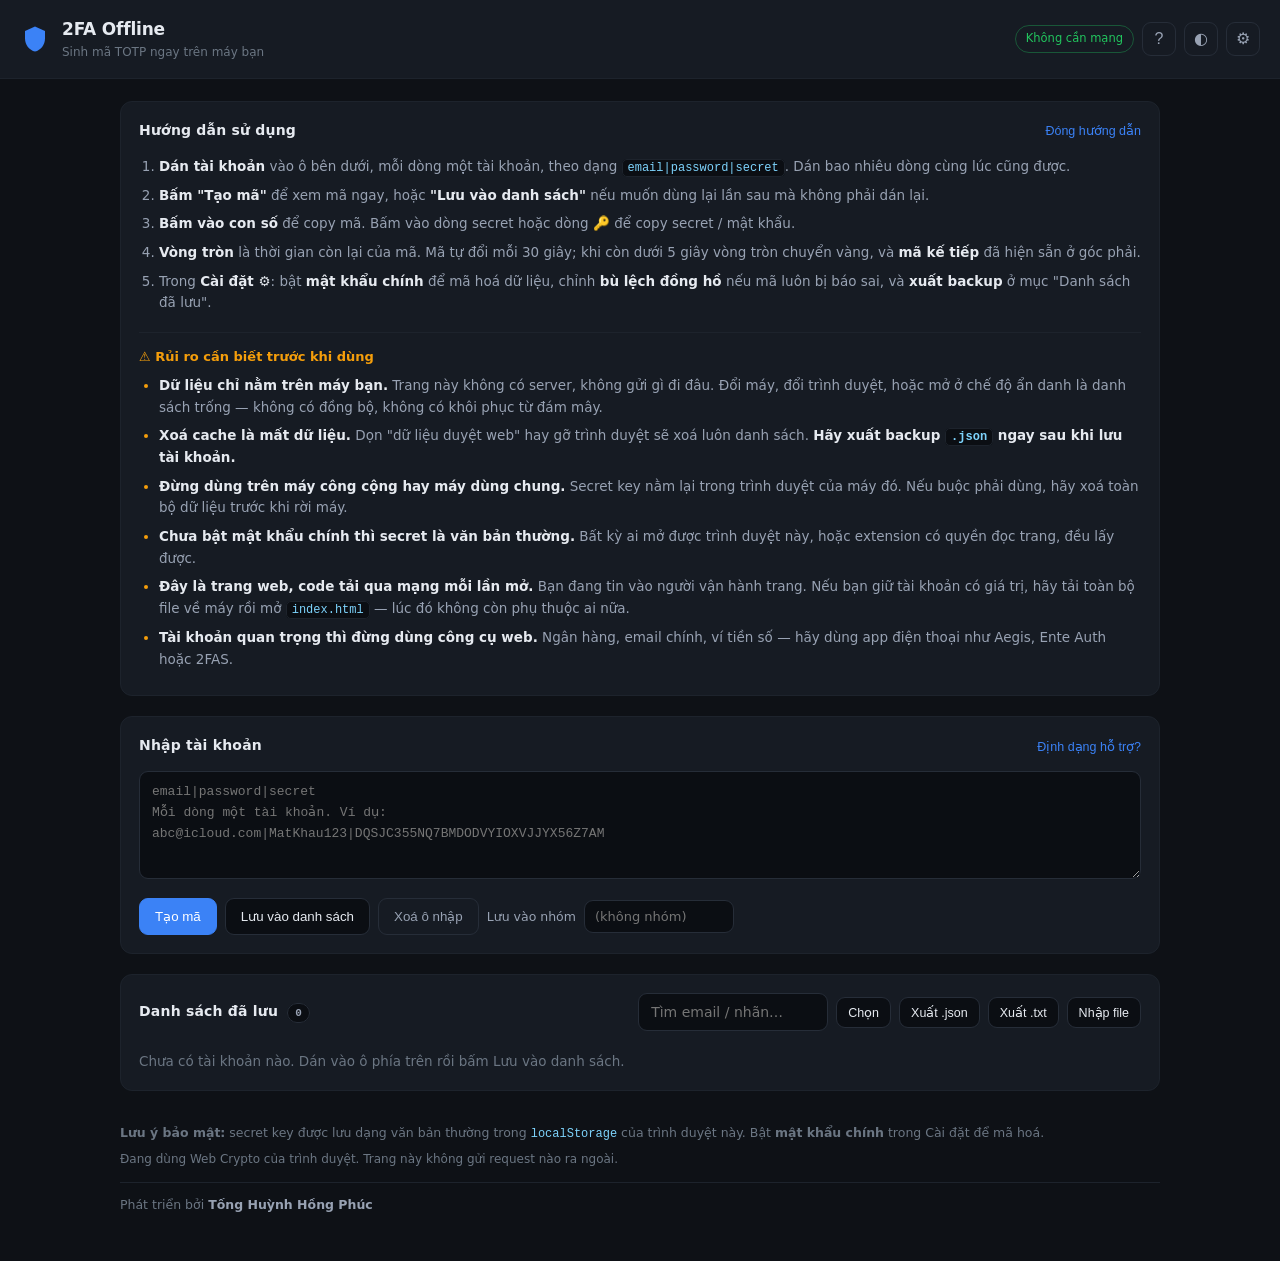
==== index.html @ d83cd0e9 "Bo sung phan day du cho chuc nang nhom Chon nhieu de thao tac hang loat: - Nut Chon bat che do chon;" ====
<!DOCTYPE html>
<html lang="vi" data-theme="dark">
<head>
<meta charset="utf-8">
<meta name="viewport" content="width=device-width, initial-scale=1, viewport-fit=cover">
<meta name="color-scheme" content="dark light">
<meta name="referrer" content="no-referrer">
<!-- connect-src 'none' khiến trang KHÔNG THỂ gửi request đi đâu, ở mức trình duyệt
     cưỡng chế. Người dùng tự kiểm chứng được bằng DevTools thay vì phải tin lời hứa.
     Đặt ở <meta> nên chỉ áp cho document, không áp cho sw.js (service worker cần
     fetch để cache offline). -->
<meta http-equiv="Content-Security-Policy" content="default-src 'none'; script-src 'self'; style-src 'self'; img-src 'self'; manifest-src 'self'; worker-src 'self'; connect-src 'none'; base-uri 'none'; form-action 'none'">
<title>2FA Offline — Tạo mã xác thực tại máy</title>
<link rel="manifest" href="manifest.webmanifest">
<link rel="icon" href="icons/icon.svg" type="image/svg+xml">
<link rel="stylesheet" href="css/style.css">
</head>
<body>

<header class="topbar">
  <div class="brand">
    <svg class="brand-mark" viewBox="0 0 24 24" aria-hidden="true">
      <path d="M12 2 4 5.5v6c0 5 3.4 9.4 8 10.5 4.6-1.1 8-5.5 8-10.5v-6L12 2z"/>
    </svg>
    <div>
      <h1>2FA Offline</h1>
      <p class="brand-sub">Sinh mã TOTP ngay trên máy bạn</p>
    </div>
  </div>
  <div class="topbar-actions">
    <span class="pill pill-ok" id="netBadge" title="Trang không gửi bất kỳ dữ liệu nào ra ngoài">Không cần mạng</span>
    <button class="icon-btn" id="btnLock" type="button" title="Khoá ngay" aria-label="Khoá ngay" hidden>🔒</button>
    <button class="icon-btn" id="btnGuide" type="button" title="Hướng dẫn sử dụng"
            aria-label="Hướng dẫn sử dụng" aria-expanded="false" aria-controls="guide">?</button>
    <button class="icon-btn" id="btnTheme" type="button" title="Đổi giao diện sáng/tối" aria-label="Đổi giao diện">◐</button>
    <button class="icon-btn" id="btnSettings" type="button" title="Cài đặt" aria-label="Cài đặt">⚙</button>
  </div>
</header>

<main>
  <!-- ============ Hướng dẫn sử dụng ============ -->
  <section class="card panel guide" id="guide">
    <div class="panel-head">
      <h2>Hướng dẫn sử dụng</h2>
      <button class="link-btn" id="btnGuideClose" type="button">Đóng hướng dẫn</button>
    </div>

    <ol class="guide-steps">
      <li><b>Dán tài khoản</b> vào ô bên dưới, mỗi dòng một tài khoản, theo dạng
        <code>email|password|secret</code>. Dán bao nhiêu dòng cùng lúc cũng được.</li>
      <li><b>Bấm "Tạo mã"</b> để xem mã ngay, hoặc <b>"Lưu vào danh sách"</b> nếu muốn
        dùng lại lần sau mà không phải dán lại.</li>
      <li><b>Bấm vào con số</b> để copy mã. Bấm vào dòng secret hoặc dòng 🔑 để copy
        secret / mật khẩu.</li>
      <li><b>Vòng tròn</b> là thời gian còn lại của mã. Mã tự đổi mỗi 30 giây; khi còn
        dưới 5 giây vòng tròn chuyển vàng, và <b>mã kế tiếp</b> đã hiện sẵn ở góc phải.</li>
      <li>Trong <b>Cài đặt ⚙</b>: bật <b>mật khẩu chính</b> để mã hoá dữ liệu, chỉnh
        <b>bù lệch đồng hồ</b> nếu mã luôn bị báo sai, và <b>xuất backup</b> ở mục
        "Danh sách đã lưu".</li>
    </ol>

    <h3 class="guide-risk-title">⚠ Rủi ro cần biết trước khi dùng</h3>
    <ul class="guide-risks">
      <li><b>Dữ liệu chỉ nằm trên máy bạn.</b> Trang này không có server, không gửi
        gì đi đâu. Đổi máy, đổi trình duyệt, hoặc mở ở chế độ ẩn danh là danh sách
        trống — không có đồng bộ, không có khôi phục từ đám mây.</li>
      <li><b>Xoá cache là mất dữ liệu.</b> Dọn "dữ liệu duyệt web" hay gỡ trình duyệt
        sẽ xoá luôn danh sách. <b>Hãy xuất backup <code>.json</code> ngay sau khi lưu
        tài khoản.</b></li>
      <li><b>Đừng dùng trên máy công cộng hay máy dùng chung.</b> Secret key nằm lại
        trong trình duyệt của máy đó. Nếu buộc phải dùng, hãy xoá toàn bộ dữ liệu
        trước khi rời máy.</li>
      <li><b>Chưa bật mật khẩu chính thì secret là văn bản thường.</b> Bất kỳ ai mở
        được trình duyệt này, hoặc extension có quyền đọc trang, đều lấy được.</li>
      <li><b>Đây là trang web, code tải qua mạng mỗi lần mở.</b> Bạn đang tin vào
        người vận hành trang. Nếu bạn giữ tài khoản có giá trị, hãy tải toàn bộ file
        về máy rồi mở <code>index.html</code> — lúc đó không còn phụ thuộc ai nữa.</li>
      <li><b>Tài khoản quan trọng thì đừng dùng công cụ web.</b> Ngân hàng, email
        chính, ví tiền số — hãy dùng app điện thoại như Aegis, Ente Auth hoặc 2FAS.</li>
    </ul>
  </section>

  <!-- ============ Ô nhập nhanh ============ -->
  <section class="card panel">
    <div class="panel-head">
      <h2>Nhập tài khoản</h2>
      <button class="link-btn" id="btnFormatHelp" type="button">Định dạng hỗ trợ?</button>
    </div>

    <textarea id="input" spellcheck="false" autocapitalize="off" autocorrect="off"
      placeholder="email|password|secret&#10;Mỗi dòng một tài khoản. Ví dụ:&#10;abc@icloud.com|MatKhau123|DQSJC355NQ7BMDODVYIOXVJJYX56Z7AM"></textarea>

    <div id="formatHelp" class="help" hidden>
      <ul>
        <li><code>email|password|secret</code> — dạng bạn đang dùng (password chứa ký tự <code>|</code> vẫn nhận đúng)</li>
        <li><code>email|secret</code></li>
        <li><code>secret</code> — chỉ mỗi Base32 key</li>
        <li><code>otpauth://totp/...</code> — URI chuẩn, tự đọc digits/period/algorithm</li>
      </ul>
    </div>

    <div class="row-actions">
      <button class="btn btn-primary" id="btnGenerate" type="button">Tạo mã</button>
      <button class="btn" id="btnSaveAll" type="button">Lưu vào danh sách</button>
      <button class="btn btn-ghost" id="btnClearInput" type="button">Xoá ô nhập</button>
      <label class="inline-field">Lưu vào nhóm
        <input type="text" id="saveGroup" list="groupList" autocomplete="off"
               placeholder="(không nhóm)" maxlength="40">
      </label>
    </div>

    <datalist id="groupList"></datalist>

    <div id="parseErrors" class="errors" hidden></div>
    <div id="quickList" class="grid"></div>
  </section>

  <!-- ============ Danh sách đã lưu ============ -->
  <section class="card panel">
    <div class="panel-head">
      <h2>Danh sách đã lưu <span class="count" id="vaultCount">0</span></h2>
      <div class="panel-tools">
        <input type="search" id="search" placeholder="Tìm email / nhãn…" autocomplete="off">
        <button class="btn btn-sm" id="btnSelectMode" type="button">Chọn</button>
        <button class="btn btn-sm" id="btnExportJson" type="button">Xuất .json</button>
        <button class="btn btn-sm" id="btnExportTxt" type="button">Xuất .txt</button>
        <button class="btn btn-sm" id="btnImport" type="button">Nhập file</button>
        <input type="file" id="fileImport" accept=".json,.txt,.csv,text/plain,application/json" hidden>
      </div>
    </div>

    <div id="groupBar" class="group-bar" hidden></div>

    <div id="groupActions" class="group-actions" hidden>
      <span>Nhóm <b id="gaName"></b></span>
      <button class="btn btn-sm" id="btnGroupRename" type="button">Đổi tên nhóm</button>
      <button class="btn btn-sm btn-danger" id="btnGroupDelete" type="button">Xoá nhóm</button>
    </div>

    <div id="bulkBar" class="bulk-bar" hidden>
      <span class="bulk-count">Đã chọn <b id="bulkCount">0</b></span>
      <input type="text" id="bulkGroup" list="groupList" placeholder="Tên nhóm…"
             maxlength="40" autocomplete="off">
      <button class="btn btn-sm btn-primary" id="btnBulkAssign" type="button">Gán vào nhóm</button>
      <button class="btn btn-sm" id="btnBulkUngroup" type="button">Bỏ khỏi nhóm</button>
      <button class="btn btn-sm" id="btnBulkSelectAll" type="button">Chọn hết đang hiện</button>
      <button class="btn btn-sm" id="btnBulkClear" type="button">Bỏ chọn</button>
      <button class="btn btn-sm btn-danger" id="btnBulkDelete" type="button">Xoá đã chọn</button>
    </div>

    <div id="vaultList" class="grid"></div>
    <p class="empty" id="vaultEmpty">Chưa có tài khoản nào. Dán vào ô phía trên rồi bấm <b>Lưu vào danh sách</b>.</p>
  </section>
</main>

<footer class="foot">
  <p id="footSecurity"></p>
  <p class="crypto-note" id="cryptoNote"></p>
  <p class="credit">Phát triển bởi <b>Tống Huỳnh Hồng Phúc</b></p>
</footer>

<!-- ============ Màn khoá ============ -->
<div id="lockScreen" class="lock" hidden>
  <div class="lock-box">
    <svg class="lock-icon" viewBox="0 0 24 24" aria-hidden="true">
      <path d="M12 2 4 5.5v6c0 5 3.4 9.4 8 10.5 4.6-1.1 8-5.5 8-10.5v-6L12 2z"/>
    </svg>
    <h2>Danh sách đang khoá</h2>
    <p class="lock-sub">Nhập mật khẩu chính để giải mã.</p>
    <form id="lockForm" autocomplete="off">
      <input type="password" id="lockPw" placeholder="Mật khẩu chính" autocomplete="current-password">
      <p class="dlg-error" id="lockErr" hidden></p>
      <button class="btn btn-primary" id="btnUnlock" type="submit">Mở khoá</button>
    </form>
    <button class="link-btn" id="btnForgot" type="button">Quên mật khẩu?</button>
    <button class="link-btn link-danger" id="btnLockWipe" type="button">
      Xoá toàn bộ dữ liệu và bắt đầu lại
    </button>
  </div>
</div>

<!-- ============ Dialog: sửa tài khoản ============ -->
<dialog id="editDialog" class="dlg">
  <form method="dialog" id="editForm">
    <h3 id="editTitle">Sửa tài khoản</h3>
    <label>Email / nhãn
      <input type="text" id="fLabel" autocomplete="off" required>
    </label>
    <label>Mật khẩu <span class="muted">(không bắt buộc)</span>
      <input type="text" id="fPassword" autocomplete="off">
    </label>
    <label>Secret key (Base32)
      <input type="text" id="fSecret" autocomplete="off" spellcheck="false" required>
    </label>
    <label>Nhóm <span class="muted">(để trống = chưa phân nhóm)</span>
      <input type="text" id="fGroup" list="groupList" autocomplete="off" maxlength="40">
    </label>
    <label>Ghi chú <span class="muted">(không bắt buộc)</span>
      <input type="text" id="fNote" autocomplete="off">
    </label>
    <div class="field-row">
      <label>Số chữ số
        <select id="fDigits"><option>6</option><option>7</option><option>8</option></select>
      </label>
      <label>Chu kỳ (giây)
        <input type="number" id="fPeriod" min="10" max="300" step="1">
      </label>
      <label>Thuật toán
        <select id="fAlgorithm">
          <option value="SHA-1">SHA-1</option>
          <option value="SHA-256">SHA-256</option>
          <option value="SHA-512">SHA-512</option>
        </select>
      </label>
    </div>
    <p class="dlg-error" id="editError" hidden></p>
    <div class="dlg-actions">
      <button class="btn btn-ghost" value="cancel" type="submit">Huỷ</button>
      <button class="btn btn-primary" id="btnEditSave" value="save" type="submit">Lưu</button>
    </div>
  </form>
</dialog>

<!-- ============ Dialog: đặt mật khẩu chính ============ -->
<dialog id="pwDialog" class="dlg">
  <form id="pwForm" autocomplete="off">
    <h3 id="pwTitle">Đặt mật khẩu chính</h3>
    <p class="muted small" id="pwIntro"></p>
    <label>Mật khẩu mới
      <input type="password" id="pwNew" autocomplete="new-password">
    </label>
    <label>Nhập lại
      <input type="password" id="pwConfirm" autocomplete="new-password">
    </label>
    <p class="warn-box">Không có cách khôi phục. Quên mật khẩu là mất toàn bộ danh sách —
      hãy xuất backup trước khi bật.</p>
    <p class="dlg-error" id="pwError" hidden></p>
    <div class="dlg-actions">
      <button class="btn btn-ghost" type="button" id="btnPwCancel">Huỷ</button>
      <button class="btn btn-primary" id="btnPwOk" type="submit">Xác nhận</button>
    </div>
  </form>
</dialog>

<!-- ============ Dialog: cài đặt ============ -->
<dialog id="settingsDialog" class="dlg">
  <form method="dialog">
    <h3>Cài đặt</h3>

    <label class="check">
      <input type="checkbox" id="sReveal"> Hiện secret key trong danh sách
    </label>
    <label class="check">
      <input type="checkbox" id="sShowPw"> Hiện mật khẩu trong danh sách
    </label>

    <label>Bù lệch đồng hồ (giây)
      <input type="number" id="sOffset" step="1" value="0">
    </label>
    <p class="muted small">Máy offline hay bị lệch giờ. Nếu mã luôn sai, chỉnh số này (+ hoặc −) rồi thử lại.
      Đồng hồ hiện tại: <span id="clockNow">—</span></p>

    <div class="sec-block">
      <h4>Mật khẩu chính</h4>
      <p class="muted small" id="encStatus">—</p>
      <div class="row-actions">
        <button class="btn btn-sm" id="btnEncEnable" type="button">Bật mã hoá</button>
        <button class="btn btn-sm" id="btnEncChange" type="button">Đổi mật khẩu</button>
        <button class="btn btn-sm btn-danger" id="btnEncDisable" type="button">Tắt mã hoá</button>
      </div>
      <label>Tự khoá sau
        <select id="sAutoLock">
          <option value="0">Không tự khoá</option>
          <option value="1">1 phút không dùng</option>
          <option value="5">5 phút không dùng</option>
          <option value="15">15 phút không dùng</option>
          <option value="60">60 phút không dùng</option>
        </select>
      </label>
    </div>

    <div class="danger-zone">
      <button class="btn btn-danger btn-sm" id="btnWipe" type="button">Xoá toàn bộ dữ liệu</button>
    </div>

    <div class="dlg-actions">
      <button class="btn btn-primary" value="close" type="submit">Đóng</button>
    </div>
  </form>
</dialog>

<div id="toast" class="toast" role="status" aria-live="polite"></div>
<div id="busy" class="busy" hidden><div class="busy-box"><span class="spinner"></span><span id="busyText">Đang xử lý…</span></div></div>

<script src="js/base32.js"></script>
<script src="js/sha.js"></script>
<script src="js/totp.js"></script>
<script src="js/parser.js"></script>
<script src="js/crypto.js"></script>
<script src="js/storage.js"></script>
<script src="js/app.js"></script>
</body>
</html>
---- css/style.css ----
/* ---------- Tokens ---------- */
:root {
  --bg: #0e1116;
  --bg-elev: #161b23;
  --bg-input: #0b0e13;
  --border: #262d38;
  --border-soft: #1d232c;
  --text: #e6eaf0;
  --text-dim: #98a2b3;
  --text-mute: #6b7683;
  --accent: #3b82f6;
  --accent-hover: #2f6fdd;
  --ok: #22c55e;
  --warn: #f59e0b;
  --danger: #ef4444;
  --code: #7dd3fc;
  --radius: 12px;
  --mono: ui-monospace, "SF Mono", "Cascadia Mono", Consolas, "Liberation Mono", monospace;
}

[data-theme="light"] {
  --bg: #f4f6f9;
  --bg-elev: #ffffff;
  --bg-input: #f8fafc;
  --border: #dde3ec;
  --border-soft: #e9edf3;
  --text: #131920;
  --text-dim: #55606f;
  --text-mute: #8a95a3;
  --accent: #2563eb;
  --accent-hover: #1d4ed8;
  --code: #0369a1;
}

* { box-sizing: border-box; }

/* Quy tắc [hidden] của trình duyệt là UA style, nên BẤT KỲ khai báo display nào
   ta viết (display:flex trên .acct, display:grid trên .icon-btn…) đều thắng nó và
   làm thuộc tính hidden mất tác dụng. Đặt một lần ở đây để không phải nhớ thêm
   .foo[hidden] mỗi lần tạo component mới. */
[hidden] { display: none !important; }

html, body { margin: 0; padding: 0; }

body {
  background: var(--bg);
  color: var(--text);
  font: 15px/1.55 system-ui, -apple-system, "Segoe UI", Roboto, "Helvetica Neue", sans-serif;
  -webkit-font-smoothing: antialiased;
  padding-bottom: 40px;
}

/* ---------- Topbar ---------- */
.topbar {
  display: flex;
  align-items: center;
  justify-content: space-between;
  gap: 16px;
  flex-wrap: wrap;
  padding: 16px 20px;
  border-bottom: 1px solid var(--border-soft);
  background: var(--bg-elev);
  position: sticky;
  top: 0;
  z-index: 20;
}

.brand { display: flex; align-items: center; gap: 12px; }
.brand-mark { width: 30px; height: 30px; fill: var(--accent); flex: none; }
.brand h1 { font-size: 17px; margin: 0; letter-spacing: -0.2px; }
.brand-sub { margin: 1px 0 0; font-size: 12px; color: var(--text-mute); }

.topbar-actions { display: flex; align-items: center; gap: 8px; }

.pill {
  font-size: 11.5px;
  padding: 4px 10px;
  border-radius: 999px;
  border: 1px solid var(--border);
  color: var(--text-dim);
  white-space: nowrap;
}
.pill-ok { color: var(--ok); border-color: color-mix(in srgb, var(--ok) 35%, transparent); }
.pill-warn { color: var(--warn); border-color: color-mix(in srgb, var(--warn) 40%, transparent); }

.icon-btn {
  width: 34px; height: 34px;
  display: grid; place-items: center;
  font-size: 16px;
  border-radius: 9px;
  border: 1px solid var(--border);
  background: transparent;
  color: var(--text-dim);
  cursor: pointer;
}
.icon-btn:hover { background: var(--bg-input); color: var(--text); }

/* ---------- Layout ---------- */
main {
  max-width: 1080px;
  margin: 0 auto;
  padding: 22px 20px;
  display: flex;
  flex-direction: column;
  gap: 20px;
}

.card {
  background: var(--bg-elev);
  border: 1px solid var(--border-soft);
  border-radius: var(--radius);
}
.panel { padding: 18px; }

.panel-head {
  display: flex;
  align-items: center;
  justify-content: space-between;
  gap: 12px;
  flex-wrap: wrap;
  margin-bottom: 14px;
}
.panel-head h2 { font-size: 14px; margin: 0; font-weight: 600; letter-spacing: 0.2px; }
.count {
  font: 600 11px/1 var(--mono);
  background: var(--bg-input);
  border: 1px solid var(--border);
  color: var(--text-dim);
  padding: 3px 7px;
  border-radius: 999px;
  margin-left: 4px;
}
.panel-tools { display: flex; gap: 8px; flex-wrap: wrap; align-items: center; }

/* ---------- Inputs ---------- */
textarea, input[type="text"], input[type="password"], input[type="number"],
input[type="search"], select {
  width: 100%;
  background: var(--bg-input);
  border: 1px solid var(--border);
  color: var(--text);
  border-radius: 9px;
  padding: 10px 12px;
  font-size: 14px;
  font-family: inherit;
  outline: none;
}
textarea {
  min-height: 108px;
  resize: vertical;
  font-family: var(--mono);
  font-size: 13px;
  line-height: 1.6;
}
textarea:focus, input:focus, select:focus {
  border-color: var(--accent);
  box-shadow: 0 0 0 3px color-mix(in srgb, var(--accent) 18%, transparent);
}
input[type="search"] { width: 190px; }

.row-actions { display: flex; gap: 8px; flex-wrap: wrap; margin-top: 12px; }

.btn {
  font: 500 13.5px/1 inherit;
  padding: 10px 15px;
  border-radius: 9px;
  border: 1px solid var(--border);
  background: var(--bg-input);
  color: var(--text);
  cursor: pointer;
  white-space: nowrap;
}
.btn:hover { border-color: var(--text-mute); }
.btn-primary { background: var(--accent); border-color: var(--accent); color: #fff; }
.btn-primary:hover { background: var(--accent-hover); border-color: var(--accent-hover); }
.btn-ghost { background: transparent; color: var(--text-dim); }
.btn-danger { background: transparent; border-color: color-mix(in srgb, var(--danger) 50%, transparent); color: var(--danger); }
.btn-danger:hover { background: color-mix(in srgb, var(--danger) 12%, transparent); }
.btn-sm { padding: 7px 11px; font-size: 12.5px; }

.link-btn {
  background: none; border: 0; padding: 0;
  color: var(--accent); font-size: 12.5px; cursor: pointer;
}
.link-btn:hover { text-decoration: underline; }
.link-danger { color: var(--danger); font-size: 12px; }

/* ---------- Hướng dẫn sử dụng ---------- */
.guide-steps, .guide-risks { margin: 0; padding-left: 20px; font-size: 13.5px; color: var(--text-dim); }
.guide-steps li, .guide-risks li { margin: 7px 0; line-height: 1.6; }
.guide-steps b, .guide-risks b { color: var(--text); font-weight: 600; }
.guide-steps code, .guide-risks code {
  font-family: var(--mono);
  font-size: 12px;
  color: var(--code);
  background: var(--bg-input);
  border: 1px solid var(--border-soft);
  border-radius: 5px;
  padding: 1px 5px;
}

.guide-risk-title {
  margin: 18px 0 8px;
  font-size: 13px;
  font-weight: 600;
  color: var(--warn);
  border-top: 1px solid var(--border-soft);
  padding-top: 14px;
}
.guide-risks li::marker { color: var(--warn); }

.help {
  margin: 12px 0 0;
  padding: 12px 14px;
  border: 1px dashed var(--border);
  border-radius: 9px;
  font-size: 13px;
  color: var(--text-dim);
}
.help ul { margin: 0; padding-left: 18px; }
.help li { margin: 3px 0; }
.help code, .foot code { font-family: var(--mono); font-size: 12px; color: var(--code); }

.errors {
  margin-top: 12px;
  border: 1px solid color-mix(in srgb, var(--danger) 45%, transparent);
  background: color-mix(in srgb, var(--danger) 8%, transparent);
  border-radius: 9px;
  padding: 10px 12px;
  font-size: 12.5px;
  color: var(--text);
}
.errors b { color: var(--danger); }
.errors div { margin-top: 4px; font-family: var(--mono); font-size: 11.5px; color: var(--text-dim); word-break: break-all; }

/* ---------- Danh sách mã ---------- */
.grid {
  display: grid;
  grid-template-columns: repeat(auto-fill, minmax(320px, 1fr));
  gap: 12px;
  margin-top: 14px;
}
.grid:empty { margin-top: 0; }

.acct {
  border: 1px solid var(--border);
  border-radius: 11px;
  padding: 13px 14px;
  background: var(--bg-input);
  display: flex;
  flex-direction: column;
  gap: 10px;
  min-width: 0;
}
.acct.expiring { border-color: color-mix(in srgb, var(--warn) 55%, transparent); }
.acct.invalid { border-color: color-mix(in srgb, var(--danger) 55%, transparent); }

.acct-top { display: flex; align-items: flex-start; justify-content: space-between; gap: 10px; }
.acct-label {
  font-size: 13px;
  font-weight: 600;
  word-break: break-all;
  min-width: 0;
  cursor: pointer;
  border-radius: 6px;
  padding: 2px 4px;
  margin: -2px -4px;
}
.acct-label:hover { background: color-mix(in srgb, var(--accent) 14%, transparent); }
.acct-issuer { font-size: 11.5px; color: var(--text-mute); font-weight: 400; }
.acct-menu { display: flex; gap: 4px; flex: none; }
.acct-menu button {
  width: 26px; height: 26px;
  display: grid; place-items: center;
  border-radius: 7px;
  border: 1px solid transparent;
  background: transparent;
  color: var(--text-mute);
  cursor: pointer;
  font-size: 13px;
}
.acct-menu button:hover { border-color: var(--border); color: var(--text); }

.acct-main { display: flex; align-items: center; gap: 12px; }

.code {
  font: 600 30px/1 var(--mono);
  letter-spacing: 3px;
  color: var(--text);
  cursor: pointer;
  user-select: all;
  padding: 2px 4px;
  border-radius: 7px;
  flex: 1;
  min-width: 0;
}
.code:hover { background: color-mix(in srgb, var(--accent) 14%, transparent); }
.code.err { font-size: 13px; letter-spacing: 0; color: var(--danger); cursor: default; }
.code.err:hover { background: none; }

.ring { width: 42px; height: 42px; flex: none; transform: rotate(-90deg); }
.ring circle { fill: none; stroke-width: 3; }
.ring .ring-bg { stroke: var(--border); }
.ring .ring-fg {
  stroke: var(--accent);
  stroke-linecap: round;
  transition: stroke-dashoffset .18s linear, stroke .3s;
}
.acct.expiring .ring-fg { stroke: var(--warn); }
.ring-wrap { position: relative; flex: none; display: grid; place-items: center; }
.ring-sec {
  position: absolute;
  font: 600 12px/1 var(--mono);
  color: var(--text-dim);
}

.acct-foot {
  display: flex;
  align-items: center;
  justify-content: space-between;
  gap: 8px;
  font-size: 11.5px;
  color: var(--text-mute);
  border-top: 1px solid var(--border-soft);
  padding-top: 8px;
  flex-wrap: wrap;
}
.acct-next { font-family: var(--mono); }
.acct-next b { color: var(--text-dim); font-weight: 600; letter-spacing: 1px; }
/* Dòng phụ (mật khẩu / ghi chú) nằm ngay dưới dòng secret, không cần vạch ngăn.
   Tách thành class để CSP có thể chặn hẳn style-src inline. */
.acct-foot-sub { border: 0; padding-top: 0; }

.secret-line, .pw-line {
  font-family: var(--mono);
  font-size: 11.5px;
  color: var(--text-mute);
  word-break: break-all;
  cursor: pointer;
}
.secret-line:hover, .pw-line:hover { color: var(--text-dim); }

.empty { color: var(--text-mute); font-size: 13.5px; margin: 6px 0 0; }

/* ---------- Nhóm ---------- */
.inline-field {
  display: flex;
  align-items: center;
  gap: 8px;
  font-size: 12.5px;
  color: var(--text-dim);
  white-space: nowrap;
}
.inline-field input { width: 150px; padding: 8px 10px; font-size: 13px; }

.group-bar {
  display: flex;
  flex-wrap: wrap;
  gap: 7px;
  margin-top: 14px;
  padding-bottom: 2px;
}

.chip {
  font: 500 12.5px/1 inherit;
  padding: 7px 12px;
  border-radius: 999px;
  border: 1px solid var(--border);
  background: var(--bg-input);
  color: var(--text-dim);
  cursor: pointer;
  display: inline-flex;
  align-items: center;
  gap: 6px;
  max-width: 100%;
}
.chip:hover { border-color: var(--text-mute); color: var(--text); }
.chip[aria-pressed="true"] {
  background: var(--accent);
  border-color: var(--accent);
  color: #fff;
}
.chip-name { overflow: hidden; text-overflow: ellipsis; white-space: nowrap; }
.chip-count {
  font-family: var(--mono);
  font-size: 11px;
  opacity: .75;
}
.chip-none { font-style: italic; }

/* Nhãn nhóm trên từng thẻ */
.acct-group {
  display: inline-block;
  margin-top: 4px;
  font-size: 10.5px;
  font-weight: 500;
  letter-spacing: .2px;
  color: var(--g);
  background: color-mix(in srgb, var(--g) 13%, transparent);
  border: 1px solid color-mix(in srgb, var(--g) 32%, transparent);
  border-radius: 999px;
  padding: 2px 8px;
  max-width: 100%;
  overflow: hidden;
  text-overflow: ellipsis;
  white-space: nowrap;
  vertical-align: middle;
}

/* Màu nhóm suy ra tất định từ tên (hash -> 1 trong 8 lớp). Không lưu bảng màu
   ở đâu cả: nếu lưu trong settings thì TÊN NHÓM sẽ nằm dạng văn bản thường
   ngay cả khi vault đã mã hoá — đọc được mà không cần mở khoá. */
.g0 { --g: #3b82f6; }
.g1 { --g: #10b981; }
.g2 { --g: #f59e0b; }
.g3 { --g: #a855f7; }
.g4 { --g: #ef4444; }
.g5 { --g: #06b6d4; }
.g6 { --g: #ec4899; }
.g7 { --g: #84cc16; }

.chip.g0, .chip.g1, .chip.g2, .chip.g3,
.chip.g4, .chip.g5, .chip.g6, .chip.g7 {
  border-color: color-mix(in srgb, var(--g) 40%, transparent);
  color: var(--g);
}
.chip[class*="g"]:hover { border-color: var(--g); }
.chip[aria-pressed="true"][class*="g"] {
  background: var(--g);
  border-color: var(--g);
  color: #fff;
}

/* ---------- Quản lý nhóm ---------- */
.group-actions, .bulk-bar {
  display: flex;
  align-items: center;
  gap: 8px;
  flex-wrap: wrap;
  margin-top: 12px;
  padding: 10px 12px;
  border: 1px solid var(--border);
  border-radius: 10px;
  background: var(--bg-input);
  font-size: 12.5px;
  color: var(--text-dim);
}
.bulk-bar { border-color: color-mix(in srgb, var(--accent) 45%, transparent); }
.bulk-bar input { width: 160px; padding: 7px 10px; font-size: 12.5px; }
.bulk-count b { color: var(--text); font-family: var(--mono); }
.group-actions b { color: var(--text); }

/* ---------- Chế độ chọn nhiều ---------- */
.acct.selectable { cursor: pointer; }
.acct.selectable .code:hover,
.acct.selectable .acct-label:hover,
.acct.selectable .secret-line:hover,
.acct.selectable .pw-line:hover { background: none; color: inherit; }

.acct-check {
  width: 17px;
  height: 17px;
  flex: none;
  border: 1.5px solid var(--text-mute);
  border-radius: 5px;
  display: grid;
  place-items: center;
}
.acct-check::after {
  content: "✓";
  font-size: 12px;
  font-weight: 700;
  line-height: 1;
  color: #fff;
  opacity: 0;
}
.acct.selected { border-color: var(--accent); background: color-mix(in srgb, var(--accent) 8%, transparent); }
.acct.selected .acct-check { background: var(--accent); border-color: var(--accent); }
.acct.selected .acct-check::after { opacity: 1; }

/* ---------- Kéo thả sắp xếp ---------- */
.drag-handle {
  cursor: grab;
  font-size: 12px !important;
  letter-spacing: -1px;
}
.drag-handle:active { cursor: grabbing; }
.acct.dragging { opacity: .4; }
.acct.drop-target { outline: 2px dashed var(--accent); outline-offset: 2px; }

/* ---------- Dialog ---------- */
.dlg {
  border: 1px solid var(--border);
  background: var(--bg-elev);
  color: var(--text);
  border-radius: 14px;
  padding: 0;
  width: min(520px, calc(100vw - 32px));
}
.dlg::backdrop { background: rgba(0, 0, 0, .55); }
.dlg form { padding: 20px; display: flex; flex-direction: column; gap: 12px; }
.dlg h3 { margin: 0 0 2px; font-size: 15px; }
.dlg label { display: flex; flex-direction: column; gap: 5px; font-size: 12.5px; color: var(--text-dim); }
.dlg label.check { flex-direction: row; align-items: center; gap: 8px; color: var(--text); font-size: 13.5px; }
.dlg label.check input { width: auto; }
.field-row { display: grid; grid-template-columns: repeat(3, 1fr); gap: 10px; }
.dlg-actions { display: flex; justify-content: flex-end; gap: 8px; margin-top: 4px; }
.dlg-error { color: var(--danger); font-size: 12.5px; margin: 0; }
.danger-zone { border-top: 1px solid var(--border-soft); padding-top: 12px; margin-top: 4px; }
.muted { color: var(--text-mute); font-weight: 400; }
.small { font-size: 12px; margin: -4px 0 0; }

/* ---------- Footer & toast ---------- */
.foot {
  max-width: 1080px;
  margin: 0 auto;
  padding: 4px 20px 0;
  font-size: 12.5px;
  color: var(--text-mute);
}
.foot p { margin: 6px 0; }
.crypto-note { font-size: 12px; }

.credit {
  margin-top: 14px !important;
  padding-top: 12px;
  border-top: 1px solid var(--border-soft);
  font-size: 12.5px;
  color: var(--text-mute);
}
.credit b { color: var(--text-dim); font-weight: 600; }

/* ---------- Màn khoá ---------- */
.lock {
  position: fixed;
  inset: 0;
  z-index: 100;
  background: var(--bg);
  display: grid;
  place-items: center;
  padding: 24px;
}
.lock-box {
  width: min(360px, 100%);
  text-align: center;
  display: flex;
  flex-direction: column;
  align-items: center;
  gap: 10px;
}
.lock-icon { width: 52px; height: 52px; fill: var(--accent); }
.lock-box h2 { margin: 4px 0 0; font-size: 18px; }
.lock-sub { margin: 0; font-size: 13px; color: var(--text-mute); }
.lock-box form { width: 100%; display: flex; flex-direction: column; gap: 10px; margin-top: 8px; }
.lock-box input { text-align: center; font-size: 15px; padding: 12px; }

/* ---------- Khối cài đặt mã hoá ---------- */
.sec-block {
  border-top: 1px solid var(--border-soft);
  padding-top: 14px;
  margin-top: 4px;
  display: flex;
  flex-direction: column;
  gap: 10px;
}
.sec-block h4 { margin: 0; font-size: 13px; font-weight: 600; }
.sec-block .row-actions { margin-top: 0; }
.btn[disabled] { opacity: .4; cursor: not-allowed; }
.btn[disabled]:hover { border-color: var(--border); }

/* Control bị tắt khi vault đang khoá. Lớp phủ .lock che gần hết, nhưng vẫn cần
   để đúng trong khoảnh khắc lớp phủ chưa vẽ xong. */
input[disabled], textarea[disabled], select[disabled], .icon-btn[disabled] {
  opacity: .4;
  cursor: not-allowed;
}
input[disabled]:focus, textarea[disabled]:focus { border-color: var(--border); box-shadow: none; }
.icon-btn[disabled]:hover { background: transparent; color: var(--text-dim); }

.warn-box {
  margin: 0;
  font-size: 12px;
  line-height: 1.5;
  color: var(--warn);
  background: color-mix(in srgb, var(--warn) 9%, transparent);
  border: 1px solid color-mix(in srgb, var(--warn) 35%, transparent);
  border-radius: 8px;
  padding: 9px 11px;
}

/* ---------- Overlay bận (dẫn xuất khoá mất ~1 giây) ---------- */
.busy {
  position: fixed;
  inset: 0;
  z-index: 120;
  background: rgba(0, 0, 0, .5);
  display: grid;
  place-items: center;
}
.busy-box {
  background: var(--bg-elev);
  border: 1px solid var(--border);
  border-radius: 11px;
  padding: 16px 22px;
  display: flex;
  align-items: center;
  gap: 12px;
  font-size: 13.5px;
  color: var(--text);
}
.spinner {
  width: 16px; height: 16px;
  border: 2px solid var(--border);
  border-top-color: var(--accent);
  border-radius: 50%;
  animation: spin .7s linear infinite;
  flex: none;
}
@keyframes spin { to { transform: rotate(360deg); } }
@media (prefers-reduced-motion: reduce) { .spinner { animation-duration: 2s; } }

.toast {
  position: fixed;
  left: 50%;
  bottom: 26px;
  transform: translate(-50%, 20px);
  background: var(--text);
  color: var(--bg);
  font-size: 13px;
  font-weight: 500;
  padding: 9px 16px;
  border-radius: 999px;
  opacity: 0;
  pointer-events: none;
  transition: opacity .18s, transform .18s;
  z-index: 60;
  max-width: calc(100vw - 40px);
  text-align: center;
}
.toast.show { opacity: 1; transform: translate(-50%, 0); }

@media (max-width: 560px) {
  .grid { grid-template-columns: 1fr; }
  input[type="search"] { width: 100%; }
  .panel-tools { width: 100%; }
  .field-row { grid-template-columns: 1fr; }
  .code { font-size: 26px; letter-spacing: 2px; }
}
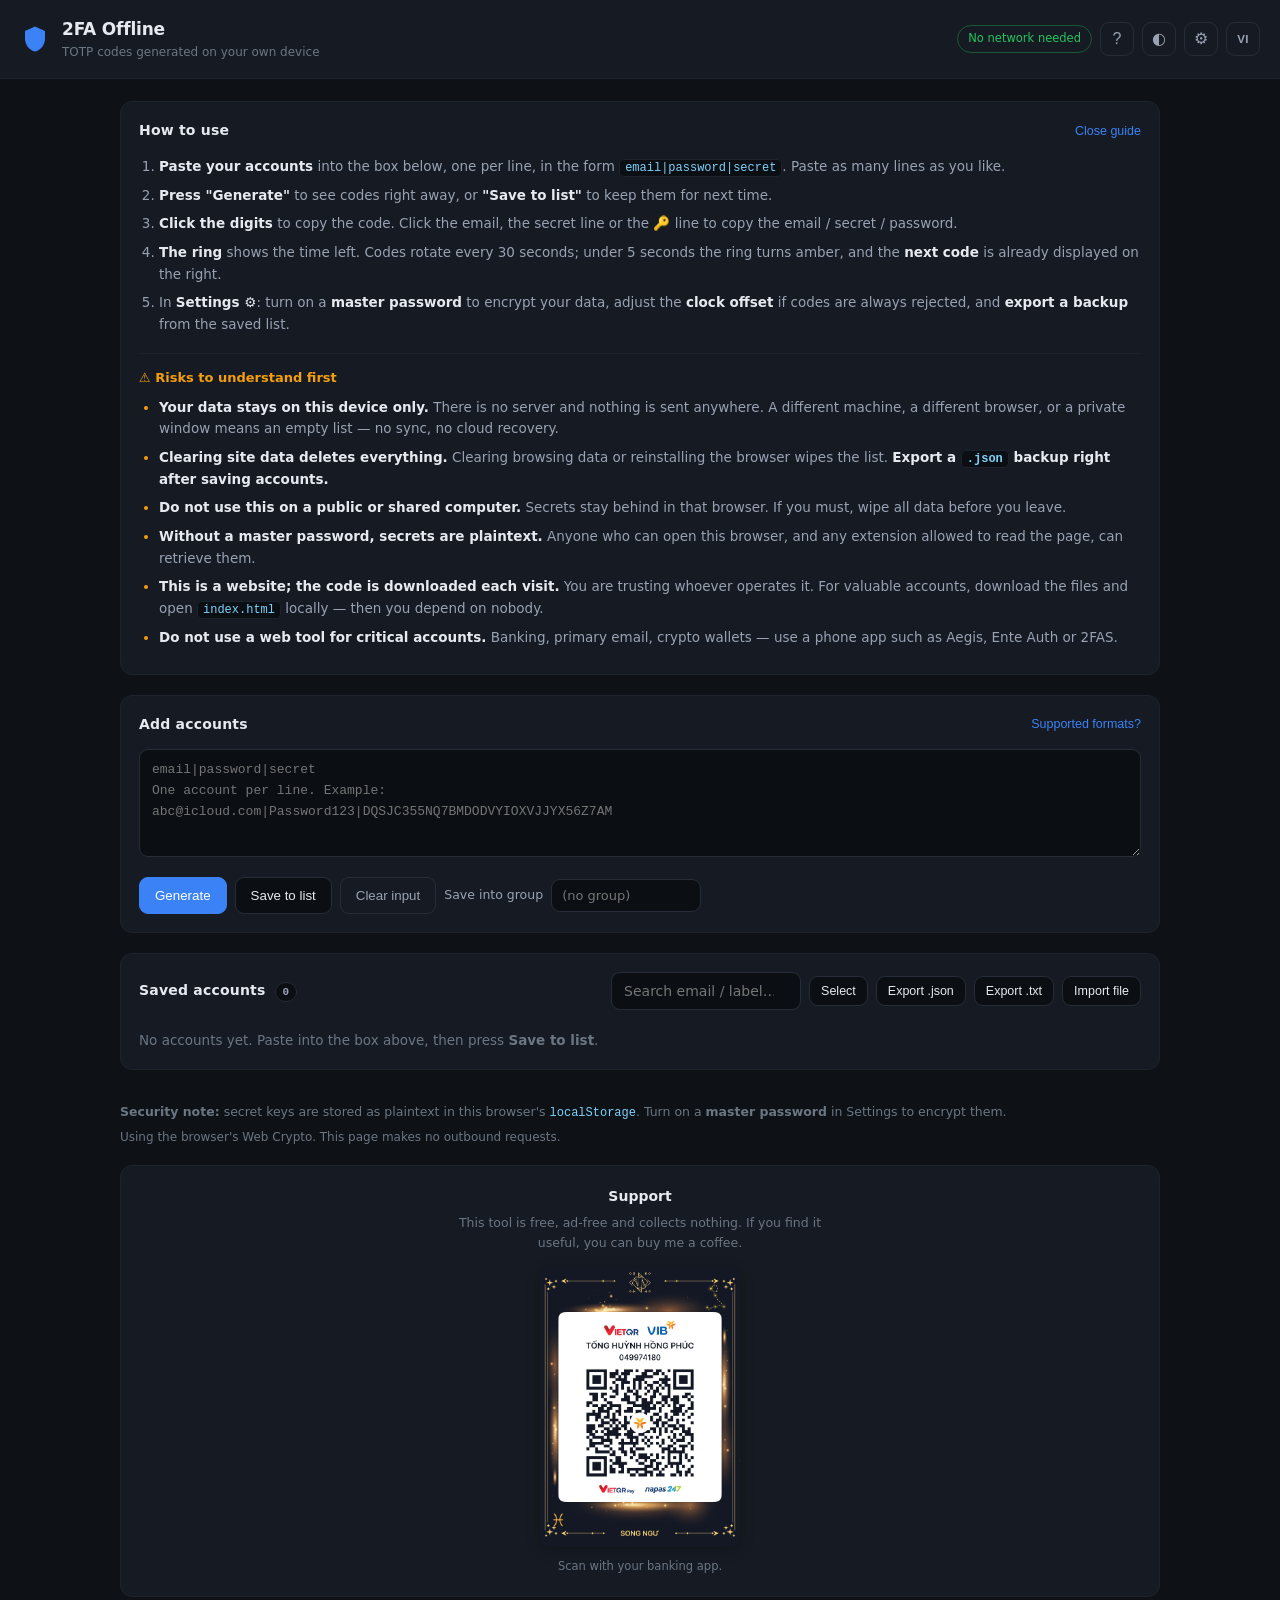
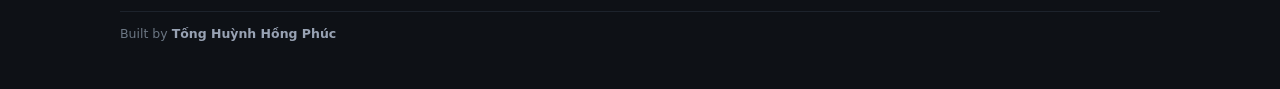
==== commit 245f8e4e: "Them chuyen doi ngon ngu Viet/Anh va chinh lai khoi anh QR Ngon ngu: - Them js/i18n.js: hai tu dien," ====
--- a/index.html
+++ b/index.html
@@ -24,16 +24,22 @@
     </svg>
     <div>
       <h1>2FA Offline</h1>
-      <p class="brand-sub">Sinh mã TOTP ngay trên máy bạn</p>
+      <p class="brand-sub" data-i18n="brandSub"></p>
     </div>
   </div>
   <div class="topbar-actions">
-    <span class="pill pill-ok" id="netBadge" title="Trang không gửi bất kỳ dữ liệu nào ra ngoài">Không cần mạng</span>
-    <button class="icon-btn" id="btnLock" type="button" title="Khoá ngay" aria-label="Khoá ngay" hidden>🔒</button>
-    <button class="icon-btn" id="btnGuide" type="button" title="Hướng dẫn sử dụng"
-            aria-label="Hướng dẫn sử dụng" aria-expanded="false" aria-controls="guide">?</button>
-    <button class="icon-btn" id="btnTheme" type="button" title="Đổi giao diện sáng/tối" aria-label="Đổi giao diện">◐</button>
-    <button class="icon-btn" id="btnSettings" type="button" title="Cài đặt" aria-label="Cài đặt">⚙</button>
+    <span class="pill pill-ok" id="netBadge" data-i18n="netBadge"
+          data-i18n-attr="title:netBadgeTitle"></span>
+    <button class="icon-btn" id="btnLock" type="button"
+            data-i18n-attr="title:lockNow;aria-label:lockNow" hidden>🔒</button>
+    <button class="icon-btn" id="btnGuide" type="button" aria-expanded="false" aria-controls="guide"
+            data-i18n-attr="title:guideBtn;aria-label:guideBtn">?</button>
+    <button class="icon-btn" id="btnTheme" type="button"
+            data-i18n-attr="title:themeBtn;aria-label:themeBtn">◐</button>
+    <button class="icon-btn" id="btnSettings" type="button"
+            data-i18n-attr="title:settingsBtn;aria-label:settingsBtn">⚙</button>
+    <button class="icon-btn icon-btn-text" id="btnLang" type="button"
+            data-i18n="langSwitchLabel" data-i18n-attr="title:langSwitchTitle;aria-label:langSwitchTitle"></button>
   </div>
 </header>
 
@@ -41,71 +47,55 @@
   <!-- ============ Hướng dẫn sử dụng ============ -->
   <section class="card panel guide" id="guide">
     <div class="panel-head">
-      <h2>Hướng dẫn sử dụng</h2>
-      <button class="link-btn" id="btnGuideClose" type="button">Đóng hướng dẫn</button>
+      <h2 data-i18n="guideHeading"></h2>
+      <button class="link-btn" id="btnGuideClose" type="button" data-i18n="guideClose"></button>
     </div>
 
     <ol class="guide-steps">
-      <li><b>Dán tài khoản</b> vào ô bên dưới, mỗi dòng một tài khoản, theo dạng
-        <code>email|password|secret</code>. Dán bao nhiêu dòng cùng lúc cũng được.</li>
-      <li><b>Bấm "Tạo mã"</b> để xem mã ngay, hoặc <b>"Lưu vào danh sách"</b> nếu muốn
-        dùng lại lần sau mà không phải dán lại.</li>
-      <li><b>Bấm vào con số</b> để copy mã. Bấm vào dòng secret hoặc dòng 🔑 để copy
-        secret / mật khẩu.</li>
-      <li><b>Vòng tròn</b> là thời gian còn lại của mã. Mã tự đổi mỗi 30 giây; khi còn
-        dưới 5 giây vòng tròn chuyển vàng, và <b>mã kế tiếp</b> đã hiện sẵn ở góc phải.</li>
-      <li>Trong <b>Cài đặt ⚙</b>: bật <b>mật khẩu chính</b> để mã hoá dữ liệu, chỉnh
-        <b>bù lệch đồng hồ</b> nếu mã luôn bị báo sai, và <b>xuất backup</b> ở mục
-        "Danh sách đã lưu".</li>
+      <li data-i18n-html="guideStep1"></li>
+      <li data-i18n-html="guideStep2"></li>
+      <li data-i18n-html="guideStep3"></li>
+      <li data-i18n-html="guideStep4"></li>
+      <li data-i18n-html="guideStep5"></li>
     </ol>
 
-    <h3 class="guide-risk-title">⚠ Rủi ro cần biết trước khi dùng</h3>
+    <h3 class="guide-risk-title" data-i18n="guideRiskTitle"></h3>
     <ul class="guide-risks">
-      <li><b>Dữ liệu chỉ nằm trên máy bạn.</b> Trang này không có server, không gửi
-        gì đi đâu. Đổi máy, đổi trình duyệt, hoặc mở ở chế độ ẩn danh là danh sách
-        trống — không có đồng bộ, không có khôi phục từ đám mây.</li>
-      <li><b>Xoá cache là mất dữ liệu.</b> Dọn "dữ liệu duyệt web" hay gỡ trình duyệt
-        sẽ xoá luôn danh sách. <b>Hãy xuất backup <code>.json</code> ngay sau khi lưu
-        tài khoản.</b></li>
-      <li><b>Đừng dùng trên máy công cộng hay máy dùng chung.</b> Secret key nằm lại
-        trong trình duyệt của máy đó. Nếu buộc phải dùng, hãy xoá toàn bộ dữ liệu
-        trước khi rời máy.</li>
-      <li><b>Chưa bật mật khẩu chính thì secret là văn bản thường.</b> Bất kỳ ai mở
-        được trình duyệt này, hoặc extension có quyền đọc trang, đều lấy được.</li>
-      <li><b>Đây là trang web, code tải qua mạng mỗi lần mở.</b> Bạn đang tin vào
-        người vận hành trang. Nếu bạn giữ tài khoản có giá trị, hãy tải toàn bộ file
-        về máy rồi mở <code>index.html</code> — lúc đó không còn phụ thuộc ai nữa.</li>
-      <li><b>Tài khoản quan trọng thì đừng dùng công cụ web.</b> Ngân hàng, email
-        chính, ví tiền số — hãy dùng app điện thoại như Aegis, Ente Auth hoặc 2FAS.</li>
+      <li data-i18n-html="guideRisk1"></li>
+      <li data-i18n-html="guideRisk2"></li>
+      <li data-i18n-html="guideRisk3"></li>
+      <li data-i18n-html="guideRisk4"></li>
+      <li data-i18n-html="guideRisk5"></li>
+      <li data-i18n-html="guideRisk6"></li>
     </ul>
   </section>
 
   <!-- ============ Ô nhập nhanh ============ -->
   <section class="card panel">
     <div class="panel-head">
-      <h2>Nhập tài khoản</h2>
-      <button class="link-btn" id="btnFormatHelp" type="button">Định dạng hỗ trợ?</button>
+      <h2 data-i18n="inputHeading"></h2>
+      <button class="link-btn" id="btnFormatHelp" type="button" data-i18n="formatHelpBtn"></button>
     </div>
 
     <textarea id="input" spellcheck="false" autocapitalize="off" autocorrect="off"
-      placeholder="email|password|secret&#10;Mỗi dòng một tài khoản. Ví dụ:&#10;abc@icloud.com|MatKhau123|DQSJC355NQ7BMDODVYIOXVJJYX56Z7AM"></textarea>
+      data-i18n-attr="placeholder:inputPlaceholder"></textarea>
 
     <div id="formatHelp" class="help" hidden>
       <ul>
-        <li><code>email|password|secret</code> — dạng bạn đang dùng (password chứa ký tự <code>|</code> vẫn nhận đúng)</li>
-        <li><code>email|secret</code></li>
-        <li><code>secret</code> — chỉ mỗi Base32 key</li>
-        <li><code>otpauth://totp/...</code> — URI chuẩn, tự đọc digits/period/algorithm</li>
+        <li data-i18n-html="fmt1"></li>
+        <li data-i18n-html="fmt2"></li>
+        <li data-i18n-html="fmt3"></li>
+        <li data-i18n-html="fmt4"></li>
       </ul>
     </div>
 
     <div class="row-actions">
-      <button class="btn btn-primary" id="btnGenerate" type="button">Tạo mã</button>
-      <button class="btn" id="btnSaveAll" type="button">Lưu vào danh sách</button>
-      <button class="btn btn-ghost" id="btnClearInput" type="button">Xoá ô nhập</button>
-      <label class="inline-field">Lưu vào nhóm
-        <input type="text" id="saveGroup" list="groupList" autocomplete="off"
-               placeholder="(không nhóm)" maxlength="40">
+      <button class="btn btn-primary" id="btnGenerate" type="button" data-i18n="btnGenerate"></button>
+      <button class="btn" id="btnSaveAll" type="button" data-i18n="btnSaveAll"></button>
+      <button class="btn btn-ghost" id="btnClearInput" type="button" data-i18n="btnClearInput"></button>
+      <label class="inline-field"><span data-i18n="saveGroupLabel"></span>
+        <input type="text" id="saveGroup" list="groupList" autocomplete="off" maxlength="40"
+               data-i18n-attr="placeholder:saveGroupPlaceholder">
       </label>
     </div>
 
@@ -118,13 +108,14 @@
   <!-- ============ Danh sách đã lưu ============ -->
   <section class="card panel">
     <div class="panel-head">
-      <h2>Danh sách đã lưu <span class="count" id="vaultCount">0</span></h2>
+      <h2><span data-i18n="vaultHeading"></span> <span class="count" id="vaultCount">0</span></h2>
       <div class="panel-tools">
-        <input type="search" id="search" placeholder="Tìm email / nhãn…" autocomplete="off">
-        <button class="btn btn-sm" id="btnSelectMode" type="button">Chọn</button>
-        <button class="btn btn-sm" id="btnExportJson" type="button">Xuất .json</button>
-        <button class="btn btn-sm" id="btnExportTxt" type="button">Xuất .txt</button>
-        <button class="btn btn-sm" id="btnImport" type="button">Nhập file</button>
+        <input type="search" id="search" autocomplete="off"
+               data-i18n-attr="placeholder:searchPlaceholder">
+        <button class="btn btn-sm" id="btnSelectMode" type="button"></button>
+        <button class="btn btn-sm" id="btnExportJson" type="button" data-i18n="btnExportJson"></button>
+        <button class="btn btn-sm" id="btnExportTxt" type="button" data-i18n="btnExportTxt"></button>
+        <button class="btn btn-sm" id="btnImport" type="button" data-i18n="btnImport"></button>
         <input type="file" id="fileImport" accept=".json,.txt,.csv,text/plain,application/json" hidden>
       </div>
     </div>
@@ -132,31 +123,41 @@
     <div id="groupBar" class="group-bar" hidden></div>
 
     <div id="groupActions" class="group-actions" hidden>
-      <span>Nhóm <b id="gaName"></b></span>
-      <button class="btn btn-sm" id="btnGroupRename" type="button">Đổi tên nhóm</button>
-      <button class="btn btn-sm btn-danger" id="btnGroupDelete" type="button">Xoá nhóm</button>
+      <span><span data-i18n="groupWord"></span> <b id="gaName"></b></span>
+      <button class="btn btn-sm" id="btnGroupRename" type="button" data-i18n="btnGroupRename"></button>
+      <button class="btn btn-sm btn-danger" id="btnGroupDelete" type="button" data-i18n="btnGroupDelete"></button>
     </div>
 
     <div id="bulkBar" class="bulk-bar" hidden>
-      <span class="bulk-count">Đã chọn <b id="bulkCount">0</b></span>
-      <input type="text" id="bulkGroup" list="groupList" placeholder="Tên nhóm…"
-             maxlength="40" autocomplete="off">
-      <button class="btn btn-sm btn-primary" id="btnBulkAssign" type="button">Gán vào nhóm</button>
-      <button class="btn btn-sm" id="btnBulkUngroup" type="button">Bỏ khỏi nhóm</button>
-      <button class="btn btn-sm" id="btnBulkSelectAll" type="button">Chọn hết đang hiện</button>
-      <button class="btn btn-sm" id="btnBulkClear" type="button">Bỏ chọn</button>
-      <button class="btn btn-sm btn-danger" id="btnBulkDelete" type="button">Xoá đã chọn</button>
+      <span class="bulk-count"><span data-i18n="bulkSelected"></span> <b id="bulkCount">0</b></span>
+      <input type="text" id="bulkGroup" list="groupList" maxlength="40" autocomplete="off"
+             data-i18n-attr="placeholder:bulkGroupPlaceholder">
+      <button class="btn btn-sm btn-primary" id="btnBulkAssign" type="button" data-i18n="btnBulkAssign"></button>
+      <button class="btn btn-sm" id="btnBulkUngroup" type="button" data-i18n="btnBulkUngroup"></button>
+      <button class="btn btn-sm" id="btnBulkSelectAll" type="button" data-i18n="btnBulkSelectAll"></button>
+      <button class="btn btn-sm" id="btnBulkClear" type="button" data-i18n="btnBulkClear"></button>
+      <button class="btn btn-sm btn-danger" id="btnBulkDelete" type="button" data-i18n="btnBulkDelete"></button>
     </div>
 
     <div id="vaultList" class="grid"></div>
-    <p class="empty" id="vaultEmpty">Chưa có tài khoản nào. Dán vào ô phía trên rồi bấm <b>Lưu vào danh sách</b>.</p>
+    <p class="empty" id="vaultEmpty"></p>
   </section>
 </main>
 
 <footer class="foot">
   <p id="footSecurity"></p>
   <p class="crypto-note" id="cryptoNote"></p>
-  <p class="credit">Phát triển bởi <b>Tống Huỳnh Hồng Phúc</b></p>
+
+  <!-- Tự ẩn nếu chưa có icons/donate-qr.png. Trình xử lý gắn bằng JS chứ không
+       dùng onerror inline, vì CSP script-src 'self' chặn inline handler. -->
+  <section class="support" id="support" hidden>
+    <h2 data-i18n="supportHeading"></h2>
+    <p data-i18n="supportText"></p>
+    <img id="donateQr" src="icons/donate-qr.png" data-i18n-attr="alt:qrAlt">
+    <p class="support-note" data-i18n="supportNote"></p>
+  </section>
+
+  <p class="credit" data-i18n-html="credit"></p>
 </footer>
 
 <!-- ============ Màn khoá ============ -->
@@ -165,47 +166,46 @@
     <svg class="lock-icon" viewBox="0 0 24 24" aria-hidden="true">
       <path d="M12 2 4 5.5v6c0 5 3.4 9.4 8 10.5 4.6-1.1 8-5.5 8-10.5v-6L12 2z"/>
     </svg>
-    <h2>Danh sách đang khoá</h2>
-    <p class="lock-sub">Nhập mật khẩu chính để giải mã.</p>
+    <h2 data-i18n="lockHeading"></h2>
+    <p class="lock-sub" data-i18n="lockSub"></p>
     <form id="lockForm" autocomplete="off">
-      <input type="password" id="lockPw" placeholder="Mật khẩu chính" autocomplete="current-password">
+      <input type="password" id="lockPw" autocomplete="current-password"
+             data-i18n-attr="placeholder:lockPwPlaceholder">
       <p class="dlg-error" id="lockErr" hidden></p>
-      <button class="btn btn-primary" id="btnUnlock" type="submit">Mở khoá</button>
+      <button class="btn btn-primary" id="btnUnlock" type="submit" data-i18n="btnUnlock"></button>
     </form>
-    <button class="link-btn" id="btnForgot" type="button">Quên mật khẩu?</button>
-    <button class="link-btn link-danger" id="btnLockWipe" type="button">
-      Xoá toàn bộ dữ liệu và bắt đầu lại
-    </button>
+    <button class="link-btn" id="btnForgot" type="button" data-i18n="btnForgot"></button>
+    <button class="link-btn link-danger" id="btnLockWipe" type="button" data-i18n="btnLockWipe"></button>
   </div>
 </div>
 
 <!-- ============ Dialog: sửa tài khoản ============ -->
 <dialog id="editDialog" class="dlg">
   <form method="dialog" id="editForm">
-    <h3 id="editTitle">Sửa tài khoản</h3>
-    <label>Email / nhãn
+    <h3 id="editTitle" data-i18n="editTitle"></h3>
+    <label><span data-i18n="fLabel"></span>
       <input type="text" id="fLabel" autocomplete="off" required>
     </label>
-    <label>Mật khẩu <span class="muted">(không bắt buộc)</span>
+    <label><span data-i18n="fPassword"></span> <span class="muted" data-i18n="optional"></span>
       <input type="text" id="fPassword" autocomplete="off">
     </label>
-    <label>Secret key (Base32)
+    <label><span data-i18n="fSecret"></span>
       <input type="text" id="fSecret" autocomplete="off" spellcheck="false" required>
     </label>
-    <label>Nhóm <span class="muted">(để trống = chưa phân nhóm)</span>
+    <label><span data-i18n="fGroup"></span> <span class="muted" data-i18n="groupHint"></span>
       <input type="text" id="fGroup" list="groupList" autocomplete="off" maxlength="40">
     </label>
-    <label>Ghi chú <span class="muted">(không bắt buộc)</span>
+    <label><span data-i18n="fNote"></span> <span class="muted" data-i18n="optional"></span>
       <input type="text" id="fNote" autocomplete="off">
     </label>
     <div class="field-row">
-      <label>Số chữ số
+      <label><span data-i18n="fDigits"></span>
         <select id="fDigits"><option>6</option><option>7</option><option>8</option></select>
       </label>
-      <label>Chu kỳ (giây)
+      <label><span data-i18n="fPeriod"></span>
         <input type="number" id="fPeriod" min="10" max="300" step="1">
       </label>
-      <label>Thuật toán
+      <label><span data-i18n="fAlgorithm"></span>
         <select id="fAlgorithm">
           <option value="SHA-1">SHA-1</option>
           <option value="SHA-256">SHA-256</option>
@@ -215,8 +215,8 @@
     </div>
     <p class="dlg-error" id="editError" hidden></p>
     <div class="dlg-actions">
-      <button class="btn btn-ghost" value="cancel" type="submit">Huỷ</button>
-      <button class="btn btn-primary" id="btnEditSave" value="save" type="submit">Lưu</button>
+      <button class="btn btn-ghost" value="cancel" type="submit" data-i18n="btnCancel"></button>
+      <button class="btn btn-primary" id="btnEditSave" value="save" type="submit" data-i18n="btnSave"></button>
     </div>
   </form>
 </dialog>
@@ -224,20 +224,19 @@
 <!-- ============ Dialog: đặt mật khẩu chính ============ -->
 <dialog id="pwDialog" class="dlg">
   <form id="pwForm" autocomplete="off">
-    <h3 id="pwTitle">Đặt mật khẩu chính</h3>
+    <h3 id="pwTitle"></h3>
     <p class="muted small" id="pwIntro"></p>
-    <label>Mật khẩu mới
+    <label><span data-i18n="pwNew"></span>
       <input type="password" id="pwNew" autocomplete="new-password">
     </label>
-    <label>Nhập lại
+    <label><span data-i18n="pwConfirm"></span>
       <input type="password" id="pwConfirm" autocomplete="new-password">
     </label>
-    <p class="warn-box">Không có cách khôi phục. Quên mật khẩu là mất toàn bộ danh sách —
-      hãy xuất backup trước khi bật.</p>
+    <p class="warn-box" data-i18n="pwWarn"></p>
     <p class="dlg-error" id="pwError" hidden></p>
     <div class="dlg-actions">
-      <button class="btn btn-ghost" type="button" id="btnPwCancel">Huỷ</button>
-      <button class="btn btn-primary" id="btnPwOk" type="submit">Xác nhận</button>
+      <button class="btn btn-ghost" type="button" id="btnPwCancel" data-i18n="btnCancel"></button>
+      <button class="btn btn-primary" id="btnPwOk" type="submit" data-i18n="btnConfirm"></button>
     </div>
   </form>
 </dialog>
@@ -245,53 +244,60 @@
 <!-- ============ Dialog: cài đặt ============ -->
 <dialog id="settingsDialog" class="dlg">
   <form method="dialog">
-    <h3>Cài đặt</h3>
+    <h3 data-i18n="settingsHeading"></h3>
 
     <label class="check">
-      <input type="checkbox" id="sReveal"> Hiện secret key trong danh sách
+      <input type="checkbox" id="sReveal"> <span data-i18n="sReveal"></span>
     </label>
     <label class="check">
-      <input type="checkbox" id="sShowPw"> Hiện mật khẩu trong danh sách
-    </label>
-
-    <label>Bù lệch đồng hồ (giây)
+      <input type="checkbox" id="sShowPw"> <span data-i18n="sShowPw"></span>
+    </label>
+
+    <label><span data-i18n="langLabel"></span>
+      <select id="sLang">
+        <option value="vi">Tiếng Việt</option>
+        <option value="en">English</option>
+      </select>
+    </label>
+
+    <label><span data-i18n="sOffset"></span>
       <input type="number" id="sOffset" step="1" value="0">
     </label>
-    <p class="muted small">Máy offline hay bị lệch giờ. Nếu mã luôn sai, chỉnh số này (+ hoặc −) rồi thử lại.
-      Đồng hồ hiện tại: <span id="clockNow">—</span></p>
+    <p class="muted small"><span data-i18n="offsetHint"></span> <span id="clockNow">—</span></p>
 
     <div class="sec-block">
-      <h4>Mật khẩu chính</h4>
+      <h4 data-i18n="mkHeading"></h4>
       <p class="muted small" id="encStatus">—</p>
       <div class="row-actions">
-        <button class="btn btn-sm" id="btnEncEnable" type="button">Bật mã hoá</button>
-        <button class="btn btn-sm" id="btnEncChange" type="button">Đổi mật khẩu</button>
-        <button class="btn btn-sm btn-danger" id="btnEncDisable" type="button">Tắt mã hoá</button>
+        <button class="btn btn-sm" id="btnEncEnable" type="button" data-i18n="btnEncEnable"></button>
+        <button class="btn btn-sm" id="btnEncChange" type="button" data-i18n="btnEncChange"></button>
+        <button class="btn btn-sm btn-danger" id="btnEncDisable" type="button" data-i18n="btnEncDisable"></button>
       </div>
-      <label>Tự khoá sau
+      <label><span data-i18n="autoLockLabel"></span>
         <select id="sAutoLock">
-          <option value="0">Không tự khoá</option>
-          <option value="1">1 phút không dùng</option>
-          <option value="5">5 phút không dùng</option>
-          <option value="15">15 phút không dùng</option>
-          <option value="60">60 phút không dùng</option>
+          <option value="0"></option>
+          <option value="1"></option>
+          <option value="5"></option>
+          <option value="15"></option>
+          <option value="60"></option>
         </select>
       </label>
     </div>
 
     <div class="danger-zone">
-      <button class="btn btn-danger btn-sm" id="btnWipe" type="button">Xoá toàn bộ dữ liệu</button>
+      <button class="btn btn-danger btn-sm" id="btnWipe" type="button" data-i18n="btnWipe"></button>
     </div>
 
     <div class="dlg-actions">
-      <button class="btn btn-primary" value="close" type="submit">Đóng</button>
+      <button class="btn btn-primary" value="close" type="submit" data-i18n="btnClose"></button>
     </div>
   </form>
 </dialog>
 
 <div id="toast" class="toast" role="status" aria-live="polite"></div>
-<div id="busy" class="busy" hidden><div class="busy-box"><span class="spinner"></span><span id="busyText">Đang xử lý…</span></div></div>
-
+<div id="busy" class="busy" hidden><div class="busy-box"><span class="spinner"></span><span id="busyText"></span></div></div>
+
+<script src="js/i18n.js"></script>
 <script src="js/base32.js"></script>
 <script src="js/sha.js"></script>
 <script src="js/totp.js"></script>
--- a/css/style.css
+++ b/css/style.css
@@ -94,6 +94,7 @@
   cursor: pointer;
 }
 .icon-btn:hover { background: var(--bg-input); color: var(--text); }
+.icon-btn-text { font-size: 11.5px; font-weight: 700; letter-spacing: .4px; }
 
 /* ---------- Layout ---------- */
 main {
@@ -521,6 +522,35 @@
 .foot p { margin: 6px 0; }
 .crypto-note { font-size: 12px; }
 
+.support {
+  margin-top: 18px;
+  padding: 20px 16px;
+  border: 1px solid var(--border-soft);
+  border-radius: var(--radius);
+  background: var(--bg-elev);
+  text-align: center;
+}
+.support h2 { margin: 0 0 6px; font-size: 14px; font-weight: 600; color: var(--text); }
+.support p { margin: 0 auto; max-width: 400px; font-size: 12.5px; line-height: 1.6; }
+
+/* Ảnh QR thường đã tự có khung và nền riêng (VietQR, app ngân hàng…), nên KHÔNG
+   bọc thêm nền trắng hay padding — làm vậy sinh ra một vành trắng thừa quanh ảnh.
+   Chỉ bo góc và cắt gọn phần thừa. */
+.support img {
+  display: block;
+  margin: 14px auto 10px;
+  width: 200px;
+  height: auto;
+  max-width: 100%;
+  border-radius: 12px;
+  overflow: hidden;
+  object-fit: contain;
+  box-shadow: 0 2px 14px rgba(0, 0, 0, .28);
+}
+[data-theme="light"] .support img { box-shadow: 0 2px 12px rgba(0, 0, 0, .12); }
+
+.support-note { color: var(--text-mute); font-size: 11.5px !important; }
+
 .credit {
   margin-top: 14px !important;
   padding-top: 12px;
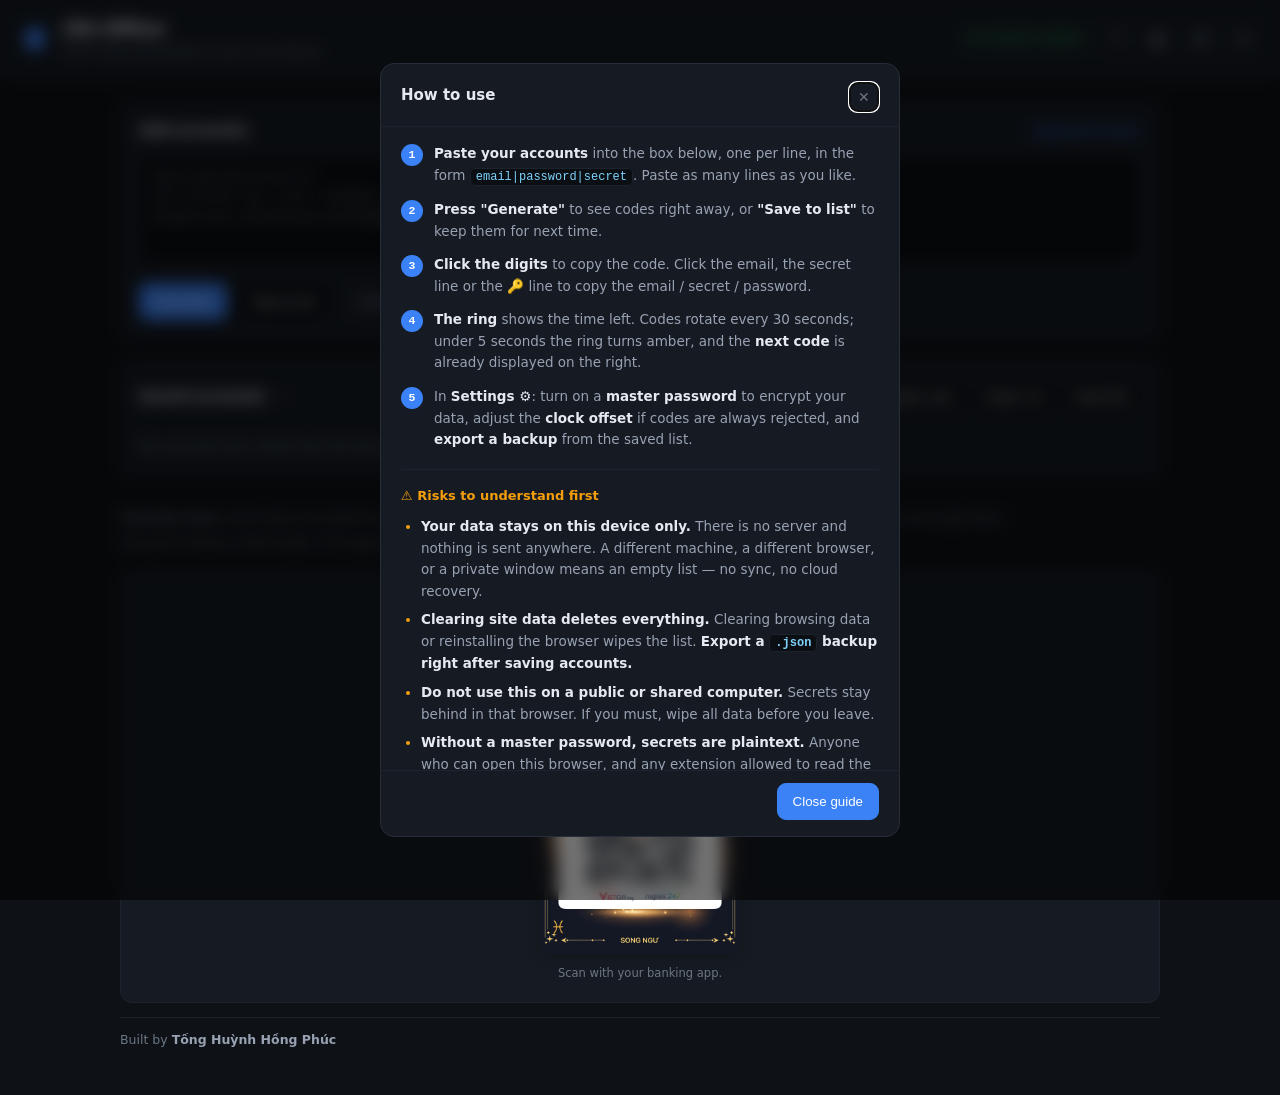
==== commit bc7ae342: "Chuyen huong dan su dung thanh modal co hieu ung bat vao Truoc day la panel gap nam trong luong tran" ====
--- a/index.html
+++ b/index.html
@@ -44,32 +44,6 @@
 </header>
 
 <main>
-  <!-- ============ Hướng dẫn sử dụng ============ -->
-  <section class="card panel guide" id="guide">
-    <div class="panel-head">
-      <h2 data-i18n="guideHeading"></h2>
-      <button class="link-btn" id="btnGuideClose" type="button" data-i18n="guideClose"></button>
-    </div>
-
-    <ol class="guide-steps">
-      <li data-i18n-html="guideStep1"></li>
-      <li data-i18n-html="guideStep2"></li>
-      <li data-i18n-html="guideStep3"></li>
-      <li data-i18n-html="guideStep4"></li>
-      <li data-i18n-html="guideStep5"></li>
-    </ol>
-
-    <h3 class="guide-risk-title" data-i18n="guideRiskTitle"></h3>
-    <ul class="guide-risks">
-      <li data-i18n-html="guideRisk1"></li>
-      <li data-i18n-html="guideRisk2"></li>
-      <li data-i18n-html="guideRisk3"></li>
-      <li data-i18n-html="guideRisk4"></li>
-      <li data-i18n-html="guideRisk5"></li>
-      <li data-i18n-html="guideRisk6"></li>
-    </ul>
-  </section>
-
   <!-- ============ Ô nhập nhanh ============ -->
   <section class="card panel">
     <div class="panel-head">
@@ -159,6 +133,39 @@
 
   <p class="credit" data-i18n-html="credit"></p>
 </footer>
+
+<!-- ============ Dialog: hướng dẫn sử dụng ============ -->
+<dialog id="guideDialog" class="dlg modal">
+  <div class="modal-head">
+    <h3 data-i18n="guideHeading"></h3>
+    <button class="modal-close" id="btnGuideClose" type="button"
+            data-i18n-attr="title:btnClose;aria-label:btnClose">✕</button>
+  </div>
+
+  <div class="modal-body">
+    <ol class="guide-steps">
+      <li><span class="step-num">1</span><span data-i18n-html="guideStep1"></span></li>
+      <li><span class="step-num">2</span><span data-i18n-html="guideStep2"></span></li>
+      <li><span class="step-num">3</span><span data-i18n-html="guideStep3"></span></li>
+      <li><span class="step-num">4</span><span data-i18n-html="guideStep4"></span></li>
+      <li><span class="step-num">5</span><span data-i18n-html="guideStep5"></span></li>
+    </ol>
+
+    <h4 class="guide-risk-title" data-i18n="guideRiskTitle"></h4>
+    <ul class="guide-risks">
+      <li data-i18n-html="guideRisk1"></li>
+      <li data-i18n-html="guideRisk2"></li>
+      <li data-i18n-html="guideRisk3"></li>
+      <li data-i18n-html="guideRisk4"></li>
+      <li data-i18n-html="guideRisk5"></li>
+      <li data-i18n-html="guideRisk6"></li>
+    </ul>
+  </div>
+
+  <div class="modal-foot">
+    <button class="btn btn-primary" id="btnGuideDone" type="button" data-i18n="guideClose"></button>
+  </div>
+</dialog>
 
 <!-- ============ Màn khoá ============ -->
 <div id="lockScreen" class="lock" hidden>
--- a/css/style.css
+++ b/css/style.css
@@ -170,10 +170,16 @@
   color: var(--text);
   cursor: pointer;
   white-space: nowrap;
+  transition: transform .2s var(--spring), background .15s, border-color .15s;
 }
 .btn:hover { border-color: var(--text-mute); }
+.btn:active:not([disabled]) { transform: scale(.95); }
 .btn-primary { background: var(--accent); border-color: var(--accent); color: #fff; }
-.btn-primary:hover { background: var(--accent-hover); border-color: var(--accent-hover); }
+.btn-primary:hover:not([disabled]) {
+  background: var(--accent-hover);
+  border-color: var(--accent-hover);
+  transform: translateY(-1px);
+}
 .btn-ghost { background: transparent; color: var(--text-dim); }
 .btn-danger { background: transparent; border-color: color-mix(in srgb, var(--danger) 50%, transparent); color: var(--danger); }
 .btn-danger:hover { background: color-mix(in srgb, var(--danger) 12%, transparent); }
@@ -186,9 +192,127 @@
 .link-btn:hover { text-decoration: underline; }
 .link-danger { color: var(--danger); font-size: 12px; }
 
-/* ---------- Hướng dẫn sử dụng ---------- */
-.guide-steps, .guide-risks { margin: 0; padding-left: 20px; font-size: 13.5px; color: var(--text-dim); }
-.guide-steps li, .guide-risks li { margin: 7px 0; line-height: 1.6; }
+/* ---------- Hướng dẫn sử dụng (modal) ---------- */
+
+/* Easing lò xo: vọt qua đích một chút rồi lắc về, cho cảm giác "bật" ra
+   thay vì trượt phẳng. */
+:root { --spring: cubic-bezier(0.34, 1.56, 0.64, 1); }
+
+.modal {
+  width: min(620px, calc(100vw - 32px));
+  max-height: min(86vh, 780px);
+  padding: 0;
+  display: flex;
+  flex-direction: column;
+  overflow: hidden;
+}
+/* Dialog chỉ được vẽ khi có [open], nên animation ở đây tự chạy đúng lúc mở —
+   không cần @starting-style, chạy được trên mọi trình duyệt có <dialog>. */
+.modal[open] { animation: modalIn .34s var(--spring) both; }
+.modal[open]::backdrop { animation: backdropIn .3s ease both; }
+.modal.closing { animation: modalOut .18s ease-in both; }
+.modal.closing::backdrop { animation: backdropOut .18s ease-in both; }
+
+@keyframes modalIn {
+  from { opacity: 0; transform: translateY(20px) scale(.95); }
+  to   { opacity: 1; transform: none; }
+}
+@keyframes modalOut {
+  from { opacity: 1; transform: none; }
+  to   { opacity: 0; transform: translateY(10px) scale(.97); }
+}
+@keyframes backdropIn  { from { opacity: 0; } to { opacity: 1; } }
+@keyframes backdropOut { from { opacity: 1; } to { opacity: 0; } }
+
+.modal::backdrop {
+  background: rgba(4, 7, 12, .55);
+  backdrop-filter: blur(8px);
+  -webkit-backdrop-filter: blur(8px);
+}
+[data-theme="light"] .modal::backdrop { background: rgba(30, 41, 59, .35); }
+
+.modal-head {
+  display: flex;
+  align-items: center;
+  justify-content: space-between;
+  gap: 12px;
+  padding: 18px 20px 14px;
+  border-bottom: 1px solid var(--border-soft);
+  flex: none;
+}
+.modal-head h3 { margin: 0; font-size: 15px; }
+
+.modal-close {
+  width: 30px; height: 30px;
+  flex: none;
+  display: grid;
+  place-items: center;
+  font-size: 14px;
+  border-radius: 8px;
+  border: 1px solid transparent;
+  background: transparent;
+  color: var(--text-mute);
+  cursor: pointer;
+  transition: background .15s, color .15s, transform .2s var(--spring);
+}
+.modal-close:hover { background: var(--bg-input); color: var(--text); transform: rotate(90deg); }
+
+.modal-body { padding: 16px 20px; overflow-y: auto; flex: 1 1 auto; }
+.modal-foot {
+  padding: 12px 20px 16px;
+  border-top: 1px solid var(--border-soft);
+  display: flex;
+  justify-content: flex-end;
+  flex: none;
+}
+
+/* Từng mục hiện lần lượt, tạo cảm giác nội dung "rơi vào chỗ" */
+.modal[open] .guide-steps li,
+.modal[open] .guide-risks li { animation: itemIn .3s var(--spring) both; }
+@keyframes itemIn {
+  from { opacity: 0; transform: translateY(8px) scale(.98); }
+  to   { opacity: 1; transform: none; }
+}
+.modal[open] .guide-steps li:nth-child(1) { animation-delay: .06s; }
+.modal[open] .guide-steps li:nth-child(2) { animation-delay: .10s; }
+.modal[open] .guide-steps li:nth-child(3) { animation-delay: .14s; }
+.modal[open] .guide-steps li:nth-child(4) { animation-delay: .18s; }
+.modal[open] .guide-steps li:nth-child(5) { animation-delay: .22s; }
+.modal[open] .guide-risks li:nth-child(1) { animation-delay: .26s; }
+.modal[open] .guide-risks li:nth-child(2) { animation-delay: .29s; }
+.modal[open] .guide-risks li:nth-child(3) { animation-delay: .32s; }
+.modal[open] .guide-risks li:nth-child(4) { animation-delay: .35s; }
+.modal[open] .guide-risks li:nth-child(5) { animation-delay: .38s; }
+.modal[open] .guide-risks li:nth-child(6) { animation-delay: .41s; }
+
+.guide-steps {
+  margin: 0;
+  padding: 0;
+  list-style: none;
+  font-size: 13.5px;
+  color: var(--text-dim);
+}
+.guide-steps li {
+  display: flex;
+  gap: 11px;
+  align-items: flex-start;
+  margin: 0 0 12px;
+  line-height: 1.6;
+}
+.step-num {
+  flex: none;
+  width: 22px; height: 22px;
+  margin-top: 1px;
+  display: grid;
+  place-items: center;
+  border-radius: 50%;
+  background: var(--accent);
+  color: #fff;
+  font: 600 11.5px/1 var(--mono);
+}
+
+.guide-risks { margin: 0; padding-left: 20px; font-size: 13.5px; color: var(--text-dim); }
+.guide-risks li { margin: 7px 0; line-height: 1.6; }
 .guide-steps b, .guide-risks b { color: var(--text); font-weight: 600; }
 .guide-steps code, .guide-risks code {
   font-family: var(--mono);
@@ -201,12 +325,12 @@
 }
 
 .guide-risk-title {
-  margin: 18px 0 8px;
+  margin: 18px 0 10px;
   font-size: 13px;
   font-weight: 600;
   color: var(--warn);
   border-top: 1px solid var(--border-soft);
-  padding-top: 14px;
+  padding-top: 16px;
 }
 .guide-risks li::marker { color: var(--warn); }
 
@@ -647,7 +771,21 @@
   flex: none;
 }
 @keyframes spin { to { transform: rotate(360deg); } }
-@media (prefers-reduced-motion: reduce) { .spinner { animation-duration: 2s; } }
+/* Người bật giảm chuyển động thường vì chóng mặt hoặc rối loạn tiền đình —
+   giữ nguyên chức năng, chỉ bỏ phần chuyển động. */
+@media (prefers-reduced-motion: reduce) {
+  .spinner { animation-duration: 2s; }
+  .modal[open],
+  .modal[open]::backdrop,
+  .modal.closing,
+  .modal.closing::backdrop,
+  .modal[open] .guide-steps li,
+  .modal[open] .guide-risks li { animation: none; }
+  .btn, .modal-close { transition: none; }
+  .btn:active:not([disabled]),
+  .btn-primary:hover:not([disabled]),
+  .modal-close:hover { transform: none; }
+}
 
 .toast {
   position: fixed;
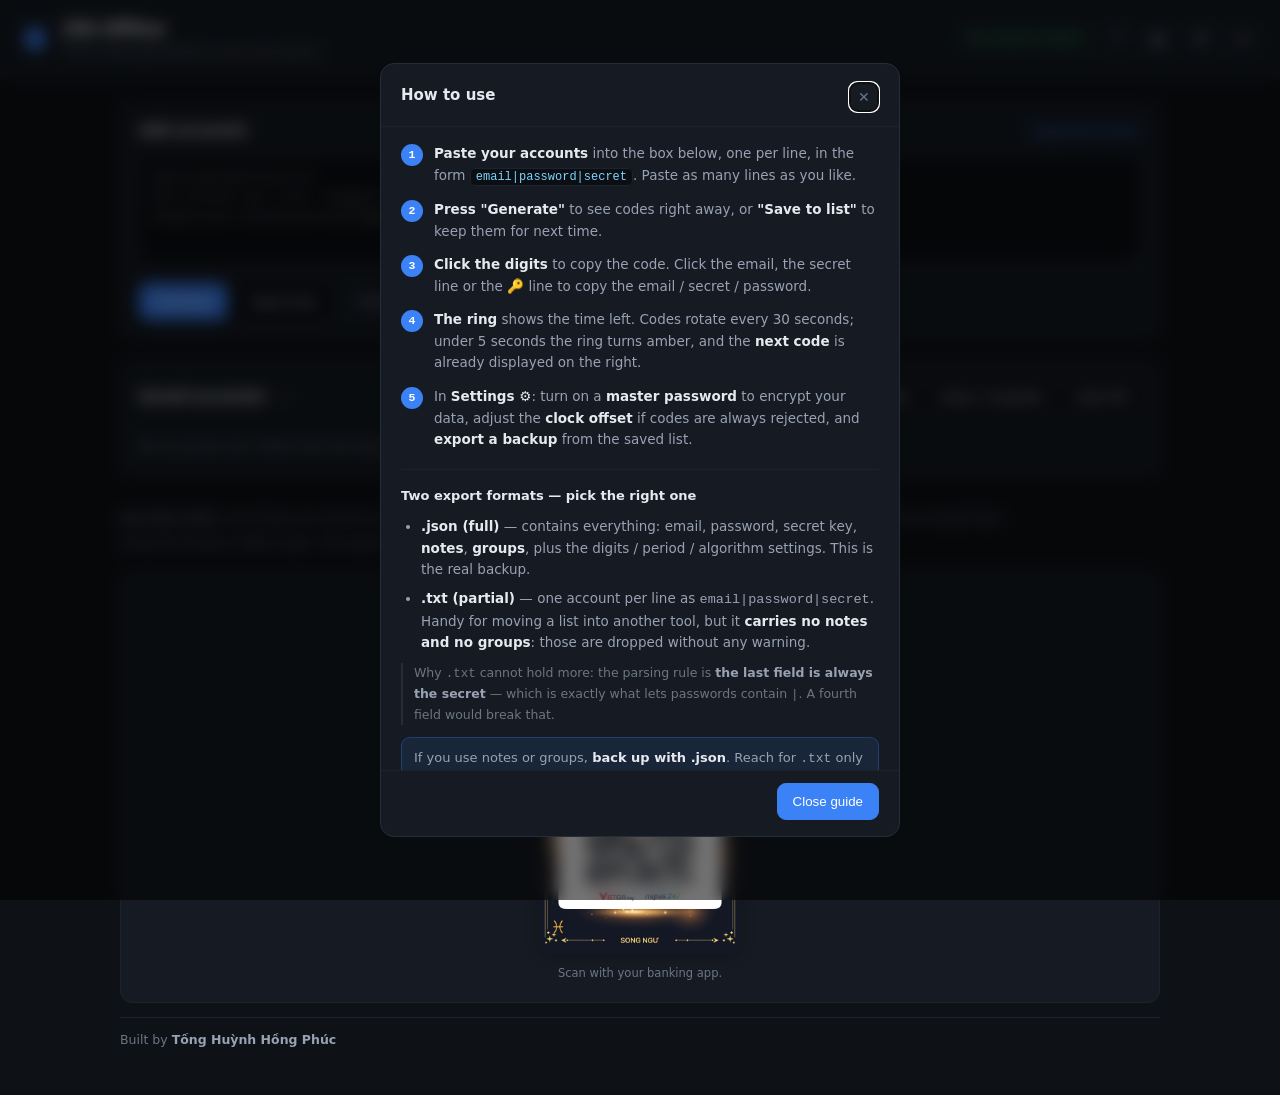
==== commit 77f865a3: "Lam ro su khac nhau giua hai kieu xuat backup Xuat .txt am tham lam mat ghi chu va nhom, khong co da" ====
--- a/index.html
+++ b/index.html
@@ -87,8 +87,10 @@
         <input type="search" id="search" autocomplete="off"
                data-i18n-attr="placeholder:searchPlaceholder">
         <button class="btn btn-sm" id="btnSelectMode" type="button"></button>
-        <button class="btn btn-sm" id="btnExportJson" type="button" data-i18n="btnExportJson"></button>
-        <button class="btn btn-sm" id="btnExportTxt" type="button" data-i18n="btnExportTxt"></button>
+        <button class="btn btn-sm" id="btnExportJson" type="button"
+                data-i18n="btnExportJson" data-i18n-attr="title:exportJsonTitle"></button>
+        <button class="btn btn-sm" id="btnExportTxt" type="button"
+                data-i18n="btnExportTxt" data-i18n-attr="title:exportTxtTitle"></button>
         <button class="btn btn-sm" id="btnImport" type="button" data-i18n="btnImport"></button>
         <input type="file" id="fileImport" accept=".json,.txt,.csv,text/plain,application/json" hidden>
       </div>
@@ -150,6 +152,20 @@
       <li><span class="step-num">4</span><span data-i18n-html="guideStep4"></span></li>
       <li><span class="step-num">5</span><span data-i18n-html="guideStep5"></span></li>
     </ol>
+
+    <h4 class="guide-sec-title" data-i18n="guideExportTitle"></h4>
+    <ul class="guide-notes">
+      <li data-i18n-html="guideExportJson"></li>
+      <li data-i18n-html="guideExportTxt"></li>
+    </ul>
+    <p class="guide-aside" data-i18n-html="guideExportWhy"></p>
+    <p class="guide-tip" data-i18n-html="guideExportAdvice"></p>
+
+    <h4 class="guide-sec-title" data-i18n="guideNoteTitle"></h4>
+    <ul class="guide-notes">
+      <li data-i18n-html="guideNote1"></li>
+      <li data-i18n-html="guideNote2"></li>
+    </ul>
 
     <h4 class="guide-risk-title" data-i18n="guideRiskTitle"></h4>
     <ul class="guide-risks">
--- a/css/style.css
+++ b/css/style.css
@@ -40,6 +40,11 @@
    .foo[hidden] mỗi lần tạo component mới. */
 [hidden] { display: none !important; }
 
+/* Cùng cái bẫy đó với <dialog>: quy tắc dialog:not([open]){display:none} cũng là
+   UA style, nên bất kỳ khai báo display nào ta đặt lên dialog (ví dụ display:flex
+   để dựng layout modal) sẽ khiến dialog hiện thường trực ngay cả khi đã đóng. */
+dialog:not([open]) { display: none !important; }
+
 html, body { margin: 0; padding: 0; }
 
 body {
@@ -202,13 +207,16 @@
   width: min(620px, calc(100vw - 32px));
   max-height: min(86vh, 780px);
   padding: 0;
+  overflow: hidden;
+}
+/* display CHỈ đặt ở trạng thái mở — xem chú thích dialog:not([open]) ở đầu file. */
+.modal[open] {
   display: flex;
   flex-direction: column;
-  overflow: hidden;
-}
-/* Dialog chỉ được vẽ khi có [open], nên animation ở đây tự chạy đúng lúc mở —
-   không cần @starting-style, chạy được trên mọi trình duyệt có <dialog>. */
-.modal[open] { animation: modalIn .34s var(--spring) both; }
+  /* Dialog chỉ được vẽ khi có [open], nên animation tự chạy đúng lúc mở —
+     không cần @starting-style, chạy được trên mọi trình duyệt có <dialog>. */
+  animation: modalIn .34s var(--spring) both;
+}
 .modal[open]::backdrop { animation: backdropIn .3s ease both; }
 .modal.closing { animation: modalOut .18s ease-in both; }
 .modal.closing::backdrop { animation: backdropOut .18s ease-in both; }
@@ -266,8 +274,11 @@
   flex: none;
 }
 
-/* Từng mục hiện lần lượt, tạo cảm giác nội dung "rơi vào chỗ" */
+/* Từng mục hiện lần lượt, tạo cảm giác nội dung "rơi vào chỗ".
+   Chỉ trải độ trễ cho các bước — đó là phần nhìn thấy ngay khi mở. Các mục bên
+   dưới phải cuộn mới tới, nên trải tiếp chỉ làm modal có cảm giác ì. */
 .modal[open] .guide-steps li,
+.modal[open] .guide-notes li,
 .modal[open] .guide-risks li { animation: itemIn .3s var(--spring) both; }
 @keyframes itemIn {
   from { opacity: 0; transform: translateY(8px) scale(.98); }
@@ -278,12 +289,6 @@
 .modal[open] .guide-steps li:nth-child(3) { animation-delay: .14s; }
 .modal[open] .guide-steps li:nth-child(4) { animation-delay: .18s; }
 .modal[open] .guide-steps li:nth-child(5) { animation-delay: .22s; }
-.modal[open] .guide-risks li:nth-child(1) { animation-delay: .26s; }
-.modal[open] .guide-risks li:nth-child(2) { animation-delay: .29s; }
-.modal[open] .guide-risks li:nth-child(3) { animation-delay: .32s; }
-.modal[open] .guide-risks li:nth-child(4) { animation-delay: .35s; }
-.modal[open] .guide-risks li:nth-child(5) { animation-delay: .38s; }
-.modal[open] .guide-risks li:nth-child(6) { animation-delay: .41s; }
 
 .guide-steps {
   margin: 0;
@@ -324,14 +329,43 @@
   padding: 1px 5px;
 }
 
-.guide-risk-title {
+.guide-sec-title, .guide-risk-title {
   margin: 18px 0 10px;
   font-size: 13px;
   font-weight: 600;
-  color: var(--warn);
   border-top: 1px solid var(--border-soft);
   padding-top: 16px;
 }
+.guide-sec-title { color: var(--text); }
+.guide-risk-title { color: var(--warn); }
+
+.guide-notes { margin: 0; padding-left: 20px; font-size: 13.5px; color: var(--text-dim); }
+.guide-notes li { margin: 7px 0; line-height: 1.6; }
+.guide-notes b { color: var(--text); font-weight: 600; }
+
+/* Giải thích phụ: đúng nhưng không phải thứ người dùng cần nhớ */
+.guide-aside {
+  margin: 10px 0 0;
+  font-size: 12.5px;
+  line-height: 1.6;
+  color: var(--text-mute);
+  border-left: 2px solid var(--border);
+  padding-left: 11px;
+}
+.guide-aside b { color: var(--text-dim); font-weight: 600; }
+
+/* Lời khuyên rút gọn: đây mới là thứ cần đọng lại */
+.guide-tip {
+  margin: 12px 0 0;
+  font-size: 13px;
+  line-height: 1.6;
+  color: var(--text-dim);
+  background: color-mix(in srgb, var(--accent) 10%, transparent);
+  border: 1px solid color-mix(in srgb, var(--accent) 28%, transparent);
+  border-radius: 9px;
+  padding: 10px 12px;
+}
+.guide-tip b { color: var(--text); font-weight: 600; }
 .guide-risks li::marker { color: var(--warn); }
 
 .help {
@@ -780,6 +814,7 @@
   .modal.closing,
   .modal.closing::backdrop,
   .modal[open] .guide-steps li,
+  .modal[open] .guide-notes li,
   .modal[open] .guide-risks li { animation: none; }
   .btn, .modal-close { transition: none; }
   .btn:active:not([disabled]),
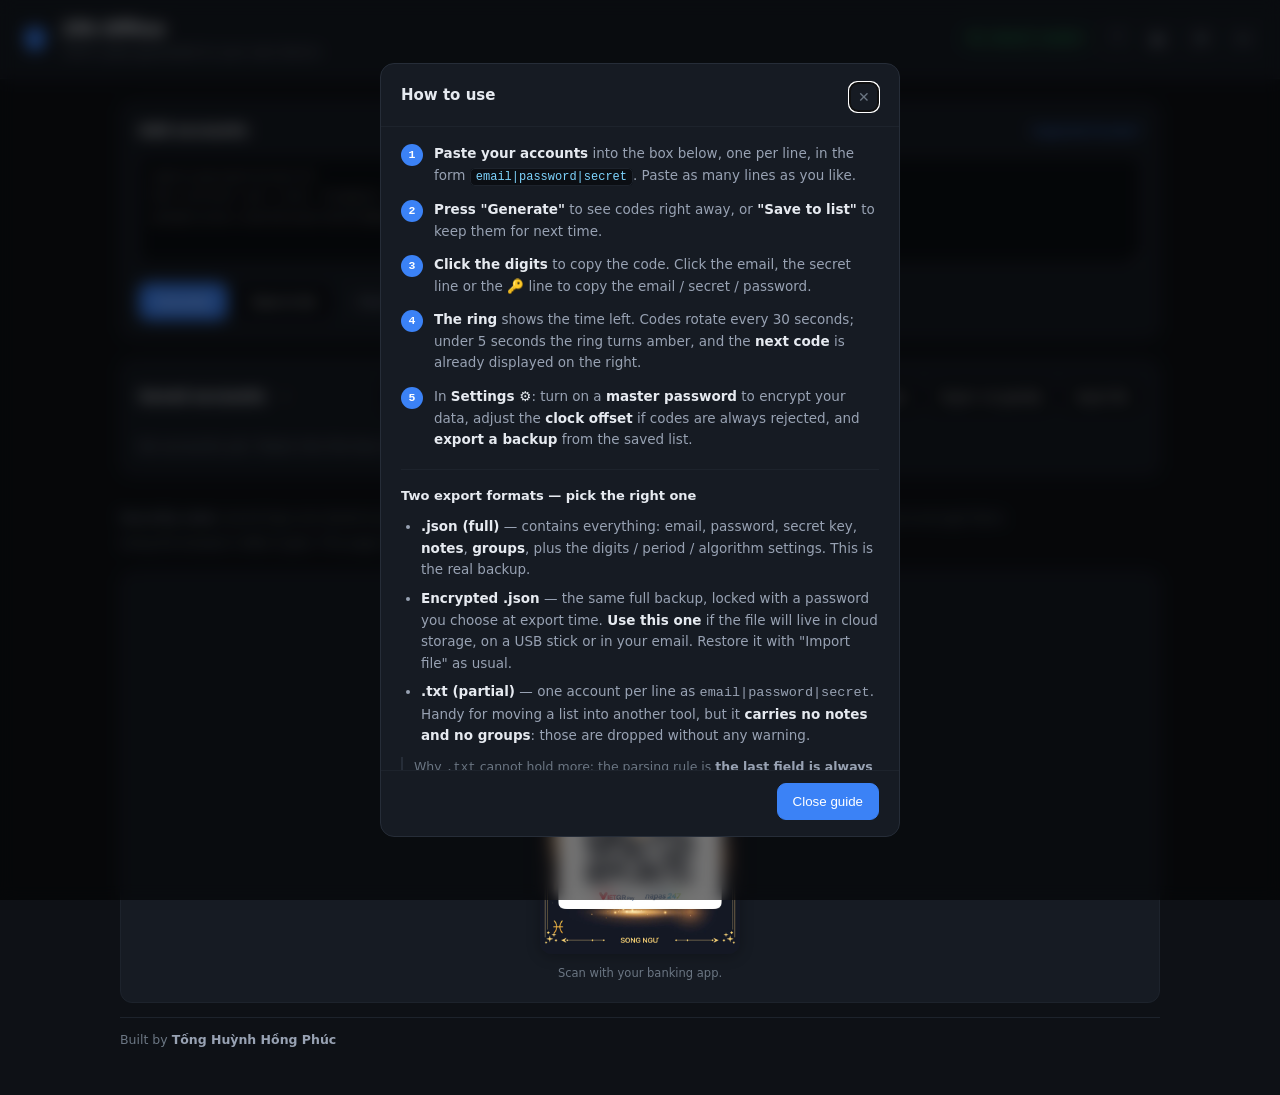
==== commit 9aa2276c: "Dong bo da tab, backup ma hoa, lam cung import, keo tha file, test tu dong - Dong bo giua nhieu tab " ====
--- a/index.html
+++ b/index.html
@@ -89,6 +89,8 @@
         <button class="btn btn-sm" id="btnSelectMode" type="button"></button>
         <button class="btn btn-sm" id="btnExportJson" type="button"
                 data-i18n="btnExportJson" data-i18n-attr="title:exportJsonTitle"></button>
+        <button class="btn btn-sm" id="btnExportEnc" type="button"
+                data-i18n="btnExportEnc" data-i18n-attr="title:exportEncTitle"></button>
         <button class="btn btn-sm" id="btnExportTxt" type="button"
                 data-i18n="btnExportTxt" data-i18n-attr="title:exportTxtTitle"></button>
         <button class="btn btn-sm" id="btnImport" type="button" data-i18n="btnImport"></button>
@@ -156,6 +158,7 @@
     <h4 class="guide-sec-title" data-i18n="guideExportTitle"></h4>
     <ul class="guide-notes">
       <li data-i18n-html="guideExportJson"></li>
+      <li data-i18n-html="guideExportEnc"></li>
       <li data-i18n-html="guideExportTxt"></li>
     </ul>
     <p class="guide-aside" data-i18n-html="guideExportWhy"></p>
@@ -255,11 +258,27 @@
     <label><span data-i18n="pwConfirm"></span>
       <input type="password" id="pwConfirm" autocomplete="new-password">
     </label>
-    <p class="warn-box" data-i18n="pwWarn"></p>
+    <p class="warn-box" id="pwWarn" data-i18n="pwWarn"></p>
     <p class="dlg-error" id="pwError" hidden></p>
     <div class="dlg-actions">
       <button class="btn btn-ghost" type="button" id="btnPwCancel" data-i18n="btnCancel"></button>
       <button class="btn btn-primary" id="btnPwOk" type="submit" data-i18n="btnConfirm"></button>
+    </div>
+  </form>
+</dialog>
+
+<!-- ============ Dialog: mở file backup mã hoá ============ -->
+<dialog id="backupPwDialog" class="dlg">
+  <form id="bpForm" autocomplete="off">
+    <h3 data-i18n="bpHeading"></h3>
+    <p class="muted small" data-i18n="bpIntro"></p>
+    <label><span data-i18n="bpPwLabel"></span>
+      <input type="password" id="bpPw" autocomplete="off">
+    </label>
+    <p class="dlg-error" id="bpError" hidden></p>
+    <div class="dlg-actions">
+      <button class="btn btn-ghost" type="button" id="btnBpCancel" data-i18n="btnCancel"></button>
+      <button class="btn btn-primary" id="btnBpOk" type="submit" data-i18n="btnDecrypt"></button>
     </div>
   </form>
 </dialog>
@@ -307,6 +326,8 @@
       </label>
     </div>
 
+    <p class="muted small" id="persistStatus"></p>
+
     <div class="danger-zone">
       <button class="btn btn-danger btn-sm" id="btnWipe" type="button" data-i18n="btnWipe"></button>
     </div>
--- a/css/style.css
+++ b/css/style.css
@@ -530,64 +530,126 @@
   cursor: pointer;
   display: inline-flex;
   align-items: center;
-  gap: 6px;
+  gap: 7px;
   max-width: 100%;
-}
-.chip:hover { border-color: var(--text-mute); color: var(--text); }
+  transition: transform .15s var(--spring, ease), background-color .2s, border-color .2s,
+              color .2s, box-shadow .2s;
+}
+.chip:hover { border-color: var(--text-mute); color: var(--text); transform: translateY(-1px); }
+.chip:active { transform: translateY(0) scale(.97); }
 .chip[aria-pressed="true"] {
   background: var(--accent);
   border-color: var(--accent);
   color: #fff;
+  box-shadow: 0 4px 14px color-mix(in srgb, var(--accent) 35%, transparent);
 }
 .chip-name { overflow: hidden; text-overflow: ellipsis; white-space: nowrap; }
 .chip-count {
   font-family: var(--mono);
-  font-size: 11px;
-  opacity: .75;
+  font-size: 10.5px;
+  min-width: 18px;
+  padding: 2px 6px;
+  border-radius: 999px;
+  text-align: center;
+  background: color-mix(in srgb, currentColor 14%, transparent);
 }
 .chip-none { font-style: italic; }
+
+/* Màu nhóm suy ra tất định từ tên (hash -> 1 trong 8 lớp). Không lưu bảng màu
+   ở đâu cả: nếu lưu trong settings thì TÊN NHÓM sẽ nằm dạng văn bản thường
+   ngay cả khi vault đã mã hoá — đọc được mà không cần mở khoá.
+
+   Mỗi lớp chỉ khai báo sắc độ (--gh). Độ sáng/bão hoà tính riêng cho từng theme:
+   chữ sáng trên nền tối, chữ đậm trên nền sáng — cùng một màu vàng không thể
+   đọc được trên cả hai. Các sắc độ cách đều nhau để 8 nhóm dễ phân biệt. */
+.g0 { --gh: 221; }   /* xanh dương */
+.g1 { --gh: 158; }   /* ngọc lục bảo */
+.g2 { --gh: 38; }    /* hổ phách */
+.g3 { --gh: 266; }   /* tím */
+.g4 { --gh: 350; }   /* hồng đào */
+.g5 { --gh: 190; }   /* lam ngọc */
+.g6 { --gh: 316; }   /* hồng cánh sen */
+.g7 { --gh: 84; }    /* xanh chanh */
+
+.g0, .g1, .g2, .g3, .g4, .g5, .g6, .g7 {
+  --g: hsl(var(--gh) 92% 74%);            /* chữ */
+  --g-dot: hsl(var(--gh) 90% 62%);        /* chấm màu, vạch thẻ */
+  --g-soft: hsl(var(--gh) 90% 62% / .12); /* nền nhạt */
+  --g-strong: hsl(var(--gh) 90% 62% / .24);
+  --g-line: hsl(var(--gh) 90% 66% / .32); /* viền */
+}
+[data-theme="light"] .g0, [data-theme="light"] .g1, [data-theme="light"] .g2,
+[data-theme="light"] .g3, [data-theme="light"] .g4, [data-theme="light"] .g5,
+[data-theme="light"] .g6, [data-theme="light"] .g7 {
+  --g: hsl(var(--gh) 72% 33%);
+  --g-dot: hsl(var(--gh) 78% 48%);
+  --g-soft: hsl(var(--gh) 85% 50% / .09);
+  --g-strong: hsl(var(--gh) 85% 50% / .18);
+  --g-line: hsl(var(--gh) 70% 45% / .30);
+}
 
 /* Nhãn nhóm trên từng thẻ */
 .acct-group {
-  display: inline-block;
-  margin-top: 4px;
+  display: inline-flex;
+  align-items: center;
+  gap: 6px;
+  margin-top: 5px;
   font-size: 10.5px;
-  font-weight: 500;
-  letter-spacing: .2px;
+  font-weight: 600;
+  letter-spacing: .3px;
   color: var(--g);
-  background: color-mix(in srgb, var(--g) 13%, transparent);
-  border: 1px solid color-mix(in srgb, var(--g) 32%, transparent);
+  background: var(--g-soft);
+  border: 1px solid var(--g-line);
   border-radius: 999px;
-  padding: 2px 8px;
+  padding: 3px 9px 3px 7px;
   max-width: 100%;
-  overflow: hidden;
-  text-overflow: ellipsis;
-  white-space: nowrap;
   vertical-align: middle;
 }
-
-/* Màu nhóm suy ra tất định từ tên (hash -> 1 trong 8 lớp). Không lưu bảng màu
-   ở đâu cả: nếu lưu trong settings thì TÊN NHÓM sẽ nằm dạng văn bản thường
-   ngay cả khi vault đã mã hoá — đọc được mà không cần mở khoá. */
-.g0 { --g: #3b82f6; }
-.g1 { --g: #10b981; }
-.g2 { --g: #f59e0b; }
-.g3 { --g: #a855f7; }
-.g4 { --g: #ef4444; }
-.g5 { --g: #06b6d4; }
-.g6 { --g: #ec4899; }
-.g7 { --g: #84cc16; }
+.acct-group-name { overflow: hidden; text-overflow: ellipsis; white-space: nowrap; }
+
+/* Chấm màu có quầng sáng nhẹ — dùng chung cho nhãn trên thẻ và chip lọc. */
+.acct-group::before,
+.chip.g0::before, .chip.g1::before, .chip.g2::before, .chip.g3::before,
+.chip.g4::before, .chip.g5::before, .chip.g6::before, .chip.g7::before {
+  content: "";
+  flex: none;
+  width: 7px;
+  height: 7px;
+  border-radius: 50%;
+  background: var(--g-dot);
+  box-shadow: 0 0 0 2px var(--g-soft), 0 0 8px var(--g-dot);
+}
 
 .chip.g0, .chip.g1, .chip.g2, .chip.g3,
 .chip.g4, .chip.g5, .chip.g6, .chip.g7 {
-  border-color: color-mix(in srgb, var(--g) 40%, transparent);
   color: var(--g);
-}
-.chip[class*="g"]:hover { border-color: var(--g); }
-.chip[aria-pressed="true"][class*="g"] {
-  background: var(--g);
-  border-color: var(--g);
-  color: #fff;
+  border-color: var(--g-line);
+  background: var(--g-soft);
+}
+.chip.g0:hover, .chip.g1:hover, .chip.g2:hover, .chip.g3:hover,
+.chip.g4:hover, .chip.g5:hover, .chip.g6:hover, .chip.g7:hover {
+  color: var(--g);
+  border-color: var(--g-dot);
+  background: var(--g-strong);
+}
+/* Đang chọn: KHÔNG dùng nền đặc + chữ trắng — chữ trắng trên vàng/chanh/lam ngọc
+   gần như không đọc được. Thay bằng nền đậm hơn, viền màu và vòng sáng. */
+.chip[aria-pressed="true"].g0, .chip[aria-pressed="true"].g1,
+.chip[aria-pressed="true"].g2, .chip[aria-pressed="true"].g3,
+.chip[aria-pressed="true"].g4, .chip[aria-pressed="true"].g5,
+.chip[aria-pressed="true"].g6, .chip[aria-pressed="true"].g7 {
+  color: var(--g);
+  background: var(--g-strong);
+  border-color: var(--g-dot);
+  box-shadow: 0 0 0 3px var(--g-soft), 0 4px 16px var(--g-soft);
+}
+
+/* Vạch màu nhóm ở mép trái thẻ: nhìn lướt cũng biết thẻ thuộc nhóm nào. */
+.acct.has-group { box-shadow: inset 3px 0 0 var(--g-dot); }
+.acct.has-group.selected { box-shadow: inset 3px 0 0 var(--accent); }
+
+@media (prefers-reduced-motion: reduce) {
+  .chip, .chip:hover, .chip:active { transition: none; transform: none; }
 }
 
 /* ---------- Quản lý nhóm ---------- */
@@ -842,6 +904,12 @@
 }
 .toast.show { opacity: 1; transform: translate(-50%, 0); }
 
+/* Hiệu ứng khi kéo file từ ngoài vào cửa sổ để thả */
+body.file-drop-active {
+  outline: 3px dashed var(--accent);
+  outline-offset: -3px;
+}
+
 @media (max-width: 560px) {
   .grid { grid-template-columns: 1fr; }
   input[type="search"] { width: 100%; }
